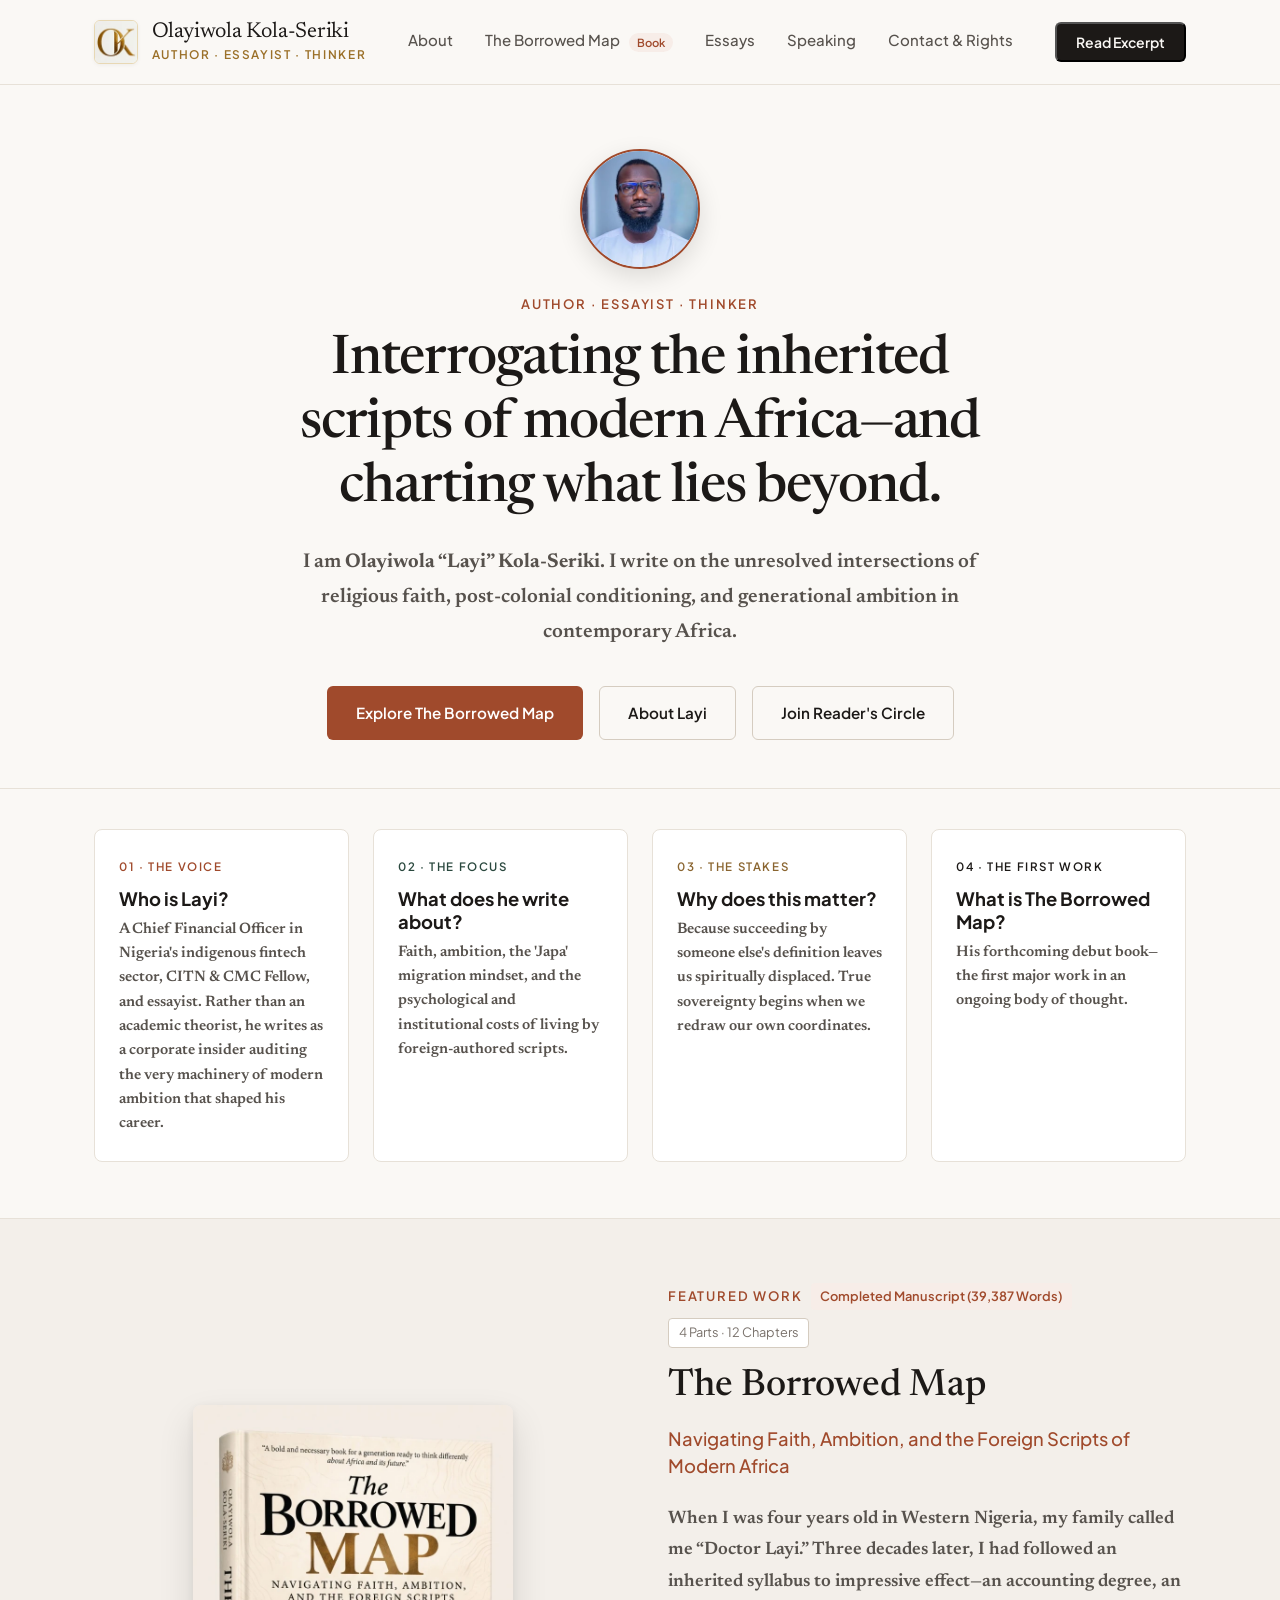
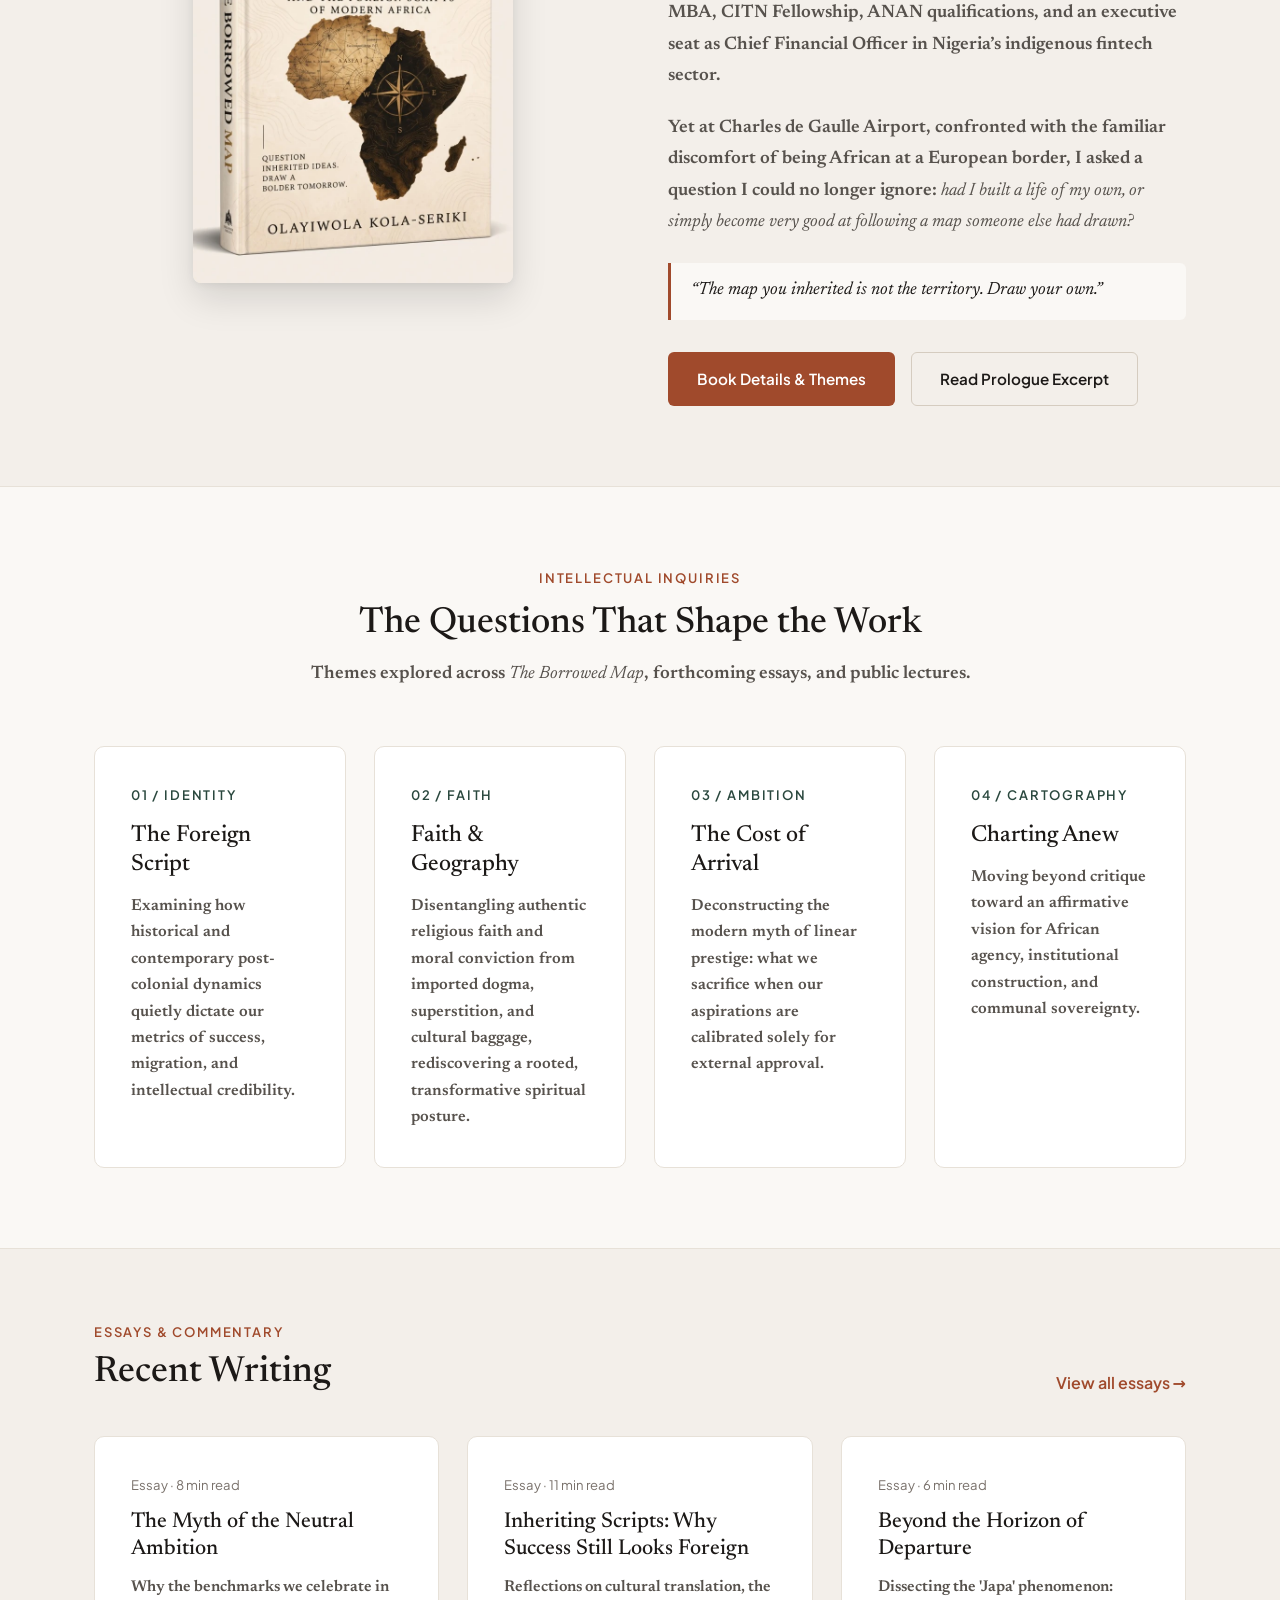
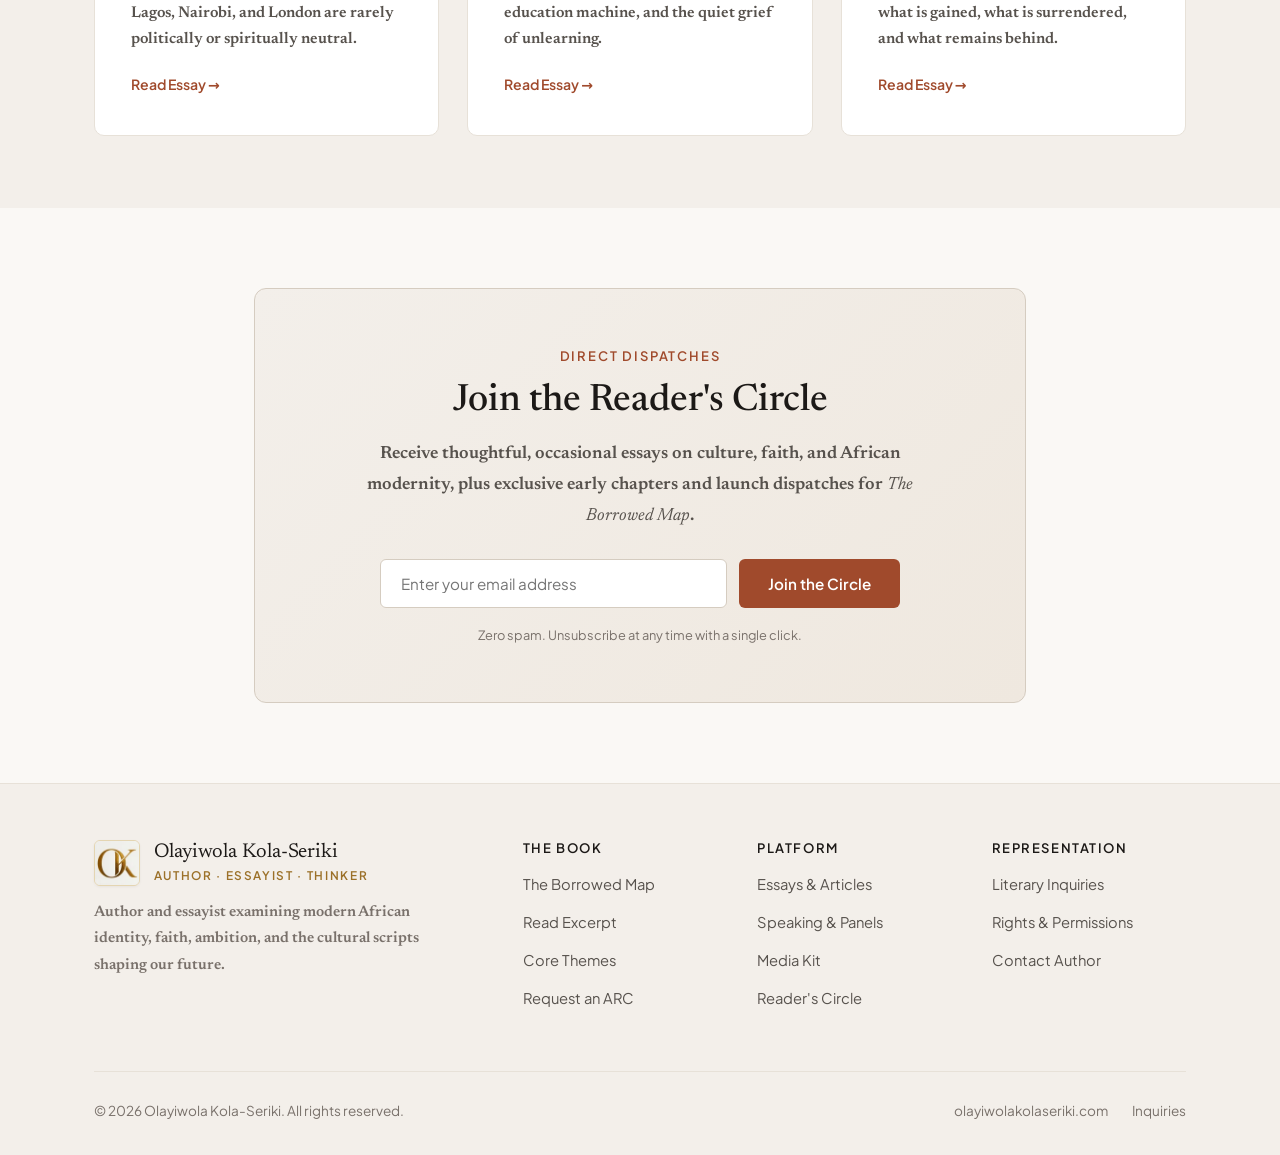
==== index.html @ 3d954d04 "feat(branding): deploy new official African Map book cover across site, schema, and open graph" ====
<!DOCTYPE html>
<html lang="en">
<head>
  <meta charset="UTF-8">
  <meta name="viewport" content="width=device-width, initial-scale=1.0">
  <!-- Primary SEO Meta Tags -->
  <title>Olayiwola Kola-Seriki | The Borrowed Map Book & Essays</title>
  <meta name="description" content="Explore &quot;The Borrowed Map&quot; by Olayiwola Kola-Seriki. A completed manuscript and diagnostic manifesto examining faith, ambition, and modern African identity.">
  <link rel="canonical" href="https://olayiwolakolaseriki.com/">
  <meta name="robots" content="index, follow, max-image-preview:large, max-snippet:-1, max-video-preview:-1">
  <meta name="author" content="Olayiwola Kola-Seriki">
  <meta name="keywords" content="Olayiwola Kola-Seriki, Layi Kola-Seriki, The Borrowed Map, completed manuscript, African identity, faith and ambition, African literature, Nigerian fintech CFO, cultural criticism, indigenous Nigerian fintech">
  
  <!-- Favicon (OK Monogram on Ivory Linen) -->
  <link rel="icon" type="image/x-icon" href="/favicon.ico">
  <link rel="icon" type="image/png" sizes="32x32" href="/favicon-32x32.png">
  <link rel="icon" type="image/png" sizes="16x16" href="/favicon-16x16.png">
  <link rel="apple-touch-icon" sizes="180x180" href="/apple-touch-icon.png">
  
  <!-- Open Graph / Facebook / LinkedIn -->
  <meta property="og:type" content="website">
  <meta property="og:url" content="https://olayiwolakolaseriki.com/">
  <meta property="og:site_name" content="Olayiwola Kola-Seriki">
  <meta property="og:title" content="Olayiwola Kola-Seriki | The Borrowed Map">
  <meta property="og:description" content="Official website of Olayiwola Kola-Seriki, author of The Borrowed Map: Navigating Faith, Ambition, and the Foreign Scripts of Modern Africa.">
  
  <!-- Primary Image: The Book Front Cover (1200px High-Res for Google Rich Results) -->
  <meta property="og:image" content="https://olayiwolakolaseriki.com/assets/images/the-borrowed-map-cover-1200.jpg">
  <meta property="og:image:secure_url" content="https://olayiwolakolaseriki.com/assets/images/the-borrowed-map-cover-1200.jpg">
  <meta property="og:image:type" content="image/jpeg">
  <meta property="og:image:width" content="1200">
  <meta property="og:image:height" content="1911">
  <meta property="og:image:alt" content="Front cover of The Borrowed Map: Navigating Faith, Ambition, and the Foreign Scripts of Modern Africa by Olayiwola Kola-Seriki">
  
  <!-- Secondary Image: Author Official Portrait (1200px High-Res) -->
  <meta property="og:image" content="https://olayiwolakolaseriki.com/assets/images/author-portrait-1200.jpg">
  <meta property="og:image:secure_url" content="https://olayiwolakolaseriki.com/assets/images/author-portrait-1200.jpg">
  <meta property="og:image:type" content="image/jpeg">
  <meta property="og:image:width" content="1200">
  <meta property="og:image:height" content="1791">
  <meta property="og:image:alt" content="Olayiwola Kola-Seriki Official Author Portrait">
  
  <!-- Twitter Cards -->
  <meta name="twitter:card" content="summary_large_image">
  <meta name="twitter:url" content="https://olayiwolakolaseriki.com/">
  <meta name="twitter:title" content="Olayiwola Kola-Seriki | The Borrowed Map">
  <meta name="twitter:description" content="Explore The Borrowed Map: Navigating Faith, Ambition, and the Foreign Scripts of Modern Africa by Olayiwola Kola-Seriki.">
  <meta name="twitter:image" content="https://olayiwolakolaseriki.com/assets/images/the-borrowed-map-cover-1200.jpg">
  <meta name="twitter:image:alt" content="Front cover of The Borrowed Map by Olayiwola Kola-Seriki">
  
  <!-- Critical Performance Preloads (Immediate LCP Acceleration) -->
  <link rel="preload" as="font" type="font/woff2" href="/assets/fonts/newsreader-400.woff2" crossorigin>
  <link rel="preload" as="font" type="font/woff2" href="/assets/fonts/plus-jakarta-sans-400.woff2" crossorigin>
  <link rel="preload" as="image" href="/assets/images/brand-monogram-nav.webp" type="image/webp">
  <link rel="preload" as="image" href="/assets/images/author-portrait-square.webp" type="image/webp" fetchpriority="high">
  
  <link rel="stylesheet" href="/assets/css/styles.css">
  
  <!-- Non-Blocking Google Fonts Fallback for Extended Glyphs -->
  <link rel="preconnect" href="https://fonts.googleapis.com">
  <link rel="preconnect" href="https://fonts.gstatic.com" crossorigin>
  <link rel="stylesheet" href="https://fonts.googleapis.com/css2?family=Newsreader:ital,opsz,wght@0,6..72,400;0,6..72,600;1,6..72,400&family=Plus+Jakarta+Sans:wght@400;500;600;700&display=swap" media="print" onload="this.media='all'">
  <noscript>
    <link rel="stylesheet" href="https://fonts.googleapis.com/css2?family=Newsreader:ital,opsz,wght@0,6..72,400;0,6..72,600;1,6..72,400&family=Plus+Jakarta+Sans:wght@400;500;600;700&display=swap">
  </noscript>
  
  <!-- Schema.org JSON-LD: Knowledge Graph Entity -->
  <script type="application/ld+json">
  {
    "@context": "https://schema.org",
    "@graph": [
      {
        "@type": "WebSite",
        "@id": "https://olayiwolakolaseriki.com/#website",
        "url": "https://olayiwolakolaseriki.com/",
        "name": "Olayiwola Kola-Seriki",
        "description": "Explore \"The Borrowed Map\" by Olayiwola Kola-Seriki. A completed manuscript and diagnostic manifesto examining faith, ambition, and modern African identity.",
        "inLanguage": "en"
      },
      {
        "@type": "Person",
        "@id": "https://olayiwolakolaseriki.com/#author",
        "name": "Olayiwola Kola-Seriki",
        "givenName": "Quddus Olayiwola",
        "familyName": "Kola-Seriki",
        "additionalName": "Layi",
        "alternateName": [
          "Quddus Olayiwola Kola-Seriki",
          "Kola-Seriki Quddus Olayiwola",
          "Layi Kola-Seriki",
          "Doctor Layi",
          "Quddus Kola-Seriki"
        ],
        "url": "https://olayiwolakolaseriki.com/",
        "jobTitle": ["Chief Financial Officer", "Author", "Tax & Accounting Advisor", "Management Consultant", "Essayist"],
        "description": "Author of The Borrowed Map, Chief Financial Officer in Nigeria's indigenous fintech sector, CITN & FCMC Fellow, ANAN member, and Partner across OAC Tax & Accounting, QNSB Consulting, Herbary Cure, and SyncPlay Esports.",
        "image": [
          "https://olayiwolakolaseriki.com/assets/images/author-portrait-1200.jpg",
          "https://olayiwolakolaseriki.com/assets/images/author-portrait-square-1200.jpg",
          "https://olayiwolakolaseriki.com/assets/images/author-portrait.jpg"
        ],
        "alumniOf": [
          {
            "@type": "CollegeOrUniversity",
            "name": "Fountain University, Osogbo",
            "sameAs": "https://fuo.edu.ng"
          }
        ],
        "hasCredential": [
          {
            "@type": "EducationalOccupationalCredential",
            "name": "Fellow (FCTI)",
            "credentialCategory": "fellowship",
            "recognizedBy": {
              "@type": "Organization",
              "name": "Chartered Institute of Taxation of Nigeria (CITN)",
              "url": "https://citn.org"
            }
          },
          {
            "@type": "EducationalOccupationalCredential",
            "name": "Certified National Accountant (CNA)",
            "credentialCategory": "professional membership",
            "recognizedBy": {
              "@type": "Organization",
              "name": "Association of National Accountants of Nigeria (ANAN)",
              "url": "https://anan.org.ng"
            }
          },
          {
            "@type": "EducationalOccupationalCredential",
            "name": "Fellow Certified Management Consultant (FCMC / CMC)",
            "credentialCategory": "fellowship",
            "recognizedBy": {
              "@type": "Organization",
              "name": "Institute of Management Consultants (IMC Nigeria)",
              "url": "https://imcnig.org"
            }
          },
          {
            "@type": "EducationalOccupationalCredential",
            "name": "Master of Business Administration (MBA)"
          },
          {
            "@type": "EducationalOccupationalCredential",
            "name": "Bachelor of Science (B.Sc.) Accounting"
          }
        ],
        "worksFor": [
          {
            "@type": "Organization",
            "name": "OAC Tax & Accounting",
            "url": "https://oactax.com.ng"
          },
          {
            "@type": "Organization",
            "name": "QNSB Consulting"
          },
          {
            "@type": "Organization",
            "name": "Herbary Cure Limited"
          },
          {
            "@type": "Organization",
            "name": "SyncPlay Esports Limited"
          },
          {
            "@type": "Organization",
            "name": "Coordinates Press",
            "url": "https://coordinatespress.com"
          }
        ],
        "founder": [
          {
            "@type": "Organization",
            "name": "OAC Tax & Accounting",
            "url": "https://oactax.com.ng"
          },
          {
            "@type": "Organization",
            "name": "QNSB Consulting"
          },
          {
            "@type": "Organization",
            "name": "Herbary Cure Limited"
          },
          {
            "@type": "Organization",
            "name": "SyncPlay Esports Limited"
          },
          {
            "@type": "Organization",
            "name": "Coordinates Press",
            "url": "https://coordinatespress.com"
          }
        ],
        "sameAs": [
          "https://www.linkedin.com/in/olayiwola-kola-seriki-296878146",
          "https://oactax.com.ng",
          "https://coordinatespress.com",
          "https://fuo.edu.ng"
        ],
        "knowsAbout": [
          "African Cultural Criticism",
          "Post-Colonial Identity",
          "Indigenous Nigerian Fintech",
          "Corporate Taxation & Fiscal Architecture",
          "Macroeconomic Management",
          "Faith and Ambition"
        ]
      },
      {
        "@type": "Book",
        "@id": "https://olayiwolakolaseriki.com/the-borrowed-map/#book",
        "name": "The Borrowed Map",
        "alternateName": "The Borrowed Map: Navigating Faith, Ambition, and the Foreign Scripts of Modern Africa",
        "image": [
          "https://olayiwolakolaseriki.com/assets/images/the-borrowed-map-cover-1200.jpg",
          "https://olayiwolakolaseriki.com/assets/images/the-borrowed-map-cover.jpg"
        ],
        "author": {
          "@id": "https://olayiwolakolaseriki.com/#author"
        },
        "publisher": {
          "@type": "Organization",
          "name": "Coordinates Press",
          "url": "https://coordinatespress.com"
        },
        "description": "A completed manuscript and diagnostic manifesto examining faith, ambition, and modern African identity.",
        "genre": ["Cultural Criticism", "Essays", "African Studies", "Philosophy"],
        "wordCount": 39387,
        "inLanguage": "en",
        "url": "https://olayiwolakolaseriki.com/the-borrowed-map/"
      }
    ]
  }
  </script>
</head>
<body>

  <!-- Site Navigation -->
  <header class="site-header">
    <div class="container nav-wrapper">
      <a href="/" class="brand-link" aria-label="Olayiwola Kola-Seriki Home">
        <picture>
          <source srcset="/assets/images/brand-monogram-nav.webp" type="image/webp">
          <img src="/assets/images/brand-monogram-nav.png" width="44" height="44" alt="Olayiwola Kola-Seriki Monogram" class="brand-monogram-nav" decoding="async">
        </picture>
        <div class="brand-text">
          <span class="brand-name">Olayiwola Kola-Seriki</span>
          <span class="brand-tagline">Author &middot; Essayist &middot; Thinker</span>
        </div>
      </a>

      <nav aria-label="Primary Navigation">
        <ul class="nav-links">
          <li><a href="/about/" class="nav-item">About</a></li>
          <li>
            <a href="/the-borrowed-map/" class="nav-item">
              The Borrowed Map <span class="nav-badge">Book</span>
            </a>
          </li>
          <li><a href="/essays/" class="nav-item">Essays</a></li>
          <li><a href="/speaking/" class="nav-item">Speaking</a></li>
          <li><a href="/contact/" class="nav-item">Contact & Rights</a></li>
        </ul>
      </nav>

      <div style="display: flex; gap: 0.75rem; align-items: center;">
        <button class="btn-header" data-open-excerpt>Read Excerpt</button>
        <button class="mobile-toggle" id="mobileToggle" aria-label="Toggle navigation" aria-expanded="false">
          <svg fill="none" viewBox="0 0 24 24" stroke="currentColor">
            <path stroke-linecap="round" stroke-linejoin="round" stroke-width="2" d="M4 6h16M4 12h16M4 18h16" />
          </svg>
        </button>
      </div>
    </div>

    <!-- Mobile Drawer -->
    <div class="mobile-nav" id="mobileNav">
      <a href="/about/" class="nav-item">About Layi</a>
      <a href="/the-borrowed-map/" class="nav-item">The Borrowed Map (The Book)</a>
      <a href="/essays/" class="nav-item">Essays & Articles</a>
      <a href="/speaking/" class="nav-item">Speaking & Panels</a>
      <a href="/contact/" class="nav-item">Contact & Literary Inquiries</a>
    </div>
  </header>

  <main>
    <!-- Hero / Author Statement -->
    <section style="padding: 4rem 0 3rem;">
      <div class="container-narrow" style="text-align: center;">
        
        <!-- Author Portrait Avatar -->
        <div style="width: 120px; height: 120px; margin: 0 auto 1.5rem; border-radius: 50%; overflow: hidden; box-shadow: 0 8px 24px rgba(0, 0, 0, 0.12); border: 2.5px solid var(--accent-terracotta);">
          <picture>
            <source srcset="/assets/images/author-portrait-square.webp" type="image/webp">
            <img 
              src="/assets/images/author-portrait-square.jpg" 
              alt="Olayiwola Kola-Seriki - Author Portrait" 
              width="120" 
              height="120" 
              style="width: 100%; height: 100%; object-fit: cover; display: block;" 
              fetchpriority="high"
              decoding="async"
            >
          </picture>
        </div>

        <p class="eyebrow" style="margin-bottom: 0.75rem;">Author &middot; Essayist &middot; Thinker</p>
        <h1 style="font-size: clamp(2.3rem, 5vw, 3.4rem); letter-spacing: -0.02em; margin-bottom: 1.5rem; line-height: 1.18;">
          Interrogating the inherited scripts of modern Africa&mdash;and charting what lies beyond.
        </h1>
        <p style="font-size: 1.25rem; max-width: 720px; margin: 0 auto 2.25rem; color: var(--text-secondary); line-height: 1.75;">
          I am <strong>Olayiwola &ldquo;Layi&rdquo; Kola-Seriki</strong>. I write on the unresolved intersections of religious faith, post-colonial conditioning, and generational ambition in contemporary Africa.
        </p>
        <div style="display: flex; justify-content: center; gap: 1rem; flex-wrap: wrap;">
          <a href="/the-borrowed-map/" class="btn btn-primary">Explore The Borrowed Map</a>
          <a href="/about/" class="btn btn-secondary">About Layi</a>
          <a href="#newsletter" class="btn btn-secondary">Join Reader's Circle</a>
        </div>
      </div>
    </section>

    <!-- The 4-Question Orientation Matrix -->
    <section style="padding: 2.5rem 0 3.5rem; border-top: 1px solid var(--border-subtle); background-color: var(--bg-canvas);">
      <div class="container">
        <div style="display: grid; grid-template-columns: repeat(auto-fit, minmax(240px, 1fr)); gap: 1.5rem;">
          
          <div style="padding: 1.5rem; background: var(--bg-card); border: 1px solid var(--border-subtle); border-radius: 8px;">
            <span class="eyebrow" style="font-size: 0.72rem; color: var(--accent-terracotta);">01 &middot; The Voice</span>
            <h3 style="font-size: 1.15rem; margin: 0.4rem 0 0.5rem; font-family: var(--font-sans); font-weight: 700;">Who is Layi?</h3>
            <p style="font-size: 0.95rem; line-height: 1.6; margin: 0;">
              A Chief Financial Officer in Nigeria's indigenous fintech sector, CITN &amp; CMC Fellow, and essayist. Rather than an academic theorist, he writes as a corporate insider auditing the very machinery of modern ambition that shaped his career.
            </p>
          </div>

          <div style="padding: 1.5rem; background: var(--bg-card); border: 1px solid var(--border-subtle); border-radius: 8px;">
            <span class="eyebrow" style="font-size: 0.72rem; color: var(--accent-forest);">02 &middot; The Focus</span>
            <h3 style="font-size: 1.15rem; margin: 0.4rem 0 0.5rem; font-family: var(--font-sans); font-weight: 700;">What does he write about?</h3>
            <p style="font-size: 0.95rem; line-height: 1.6; margin: 0;">
              Faith, ambition, the 'Japa' migration mindset, and the psychological and institutional costs of living by foreign-authored scripts.
            </p>
          </div>

          <div style="padding: 1.5rem; background: var(--bg-card); border: 1px solid var(--border-subtle); border-radius: 8px;">
            <span class="eyebrow" style="font-size: 0.72rem; color: #8A6530;">03 &middot; The Stakes</span>
            <h3 style="font-size: 1.15rem; margin: 0.4rem 0 0.5rem; font-family: var(--font-sans); font-weight: 700;">Why does this matter?</h3>
            <p style="font-size: 0.95rem; line-height: 1.6; margin: 0;">
              Because succeeding by someone else's definition leaves us spiritually displaced. True sovereignty begins when we redraw our own coordinates.
            </p>
          </div>

          <div style="padding: 1.5rem; background: var(--bg-card); border: 1px solid var(--border-subtle); border-radius: 8px;">
            <span class="eyebrow" style="font-size: 0.72rem; color: var(--text-primary);">04 &middot; The First Work</span>
            <h3 style="font-size: 1.15rem; margin: 0.4rem 0 0.5rem; font-family: var(--font-sans); font-weight: 700;">What is The Borrowed Map?</h3>
            <p style="font-size: 0.95rem; line-height: 1.6; margin: 0;">
              His forthcoming debut book&mdash;the first major work in an ongoing body of thought.
            </p>
          </div>

        </div>
      </div>
    </section>

    <!-- Featured Property: The Borrowed Map -->
    <section style="padding: 4rem 0 5rem; background-color: var(--bg-surface); border-top: 1px solid var(--border-subtle); border-bottom: 1px solid var(--border-subtle);">
      <div class="container">
        <div style="display: grid; grid-template-columns: repeat(auto-fit, minmax(320px, 1fr)); gap: 3.5rem; align-items: center;">
          
          <!-- Book Cover -->
          <div class="book-cover-container">
            <div class="book-cover-real">
              <picture>
                <source srcset="/assets/images/the-borrowed-map-cover.webp" type="image/webp">
                <img 
                  src="/assets/images/the-borrowed-map-cover.jpg" 
                  alt="The Borrowed Map book cover by Olayiwola Kola-Seriki" 
                  class="book-cover-image"
                  width="343" 
                  height="512"
                  loading="lazy"
                  decoding="async"
                />
              </picture>
            </div>
          </div>

          <!-- Description & Positioning -->
          <div>
            <div style="display: flex; gap: 0.5rem; align-items: center; margin-bottom: 1rem; flex-wrap: wrap;">
              <span class="eyebrow">Featured Work</span>
              <span style="font-size: 0.8rem; font-family: var(--font-sans); background: var(--accent-terracotta-light); color: var(--accent-terracotta); padding: 0.2rem 0.6rem; border-radius: 4px; font-weight: 600;">Completed Manuscript (39,387 Words)</span>
              <span style="font-size: 0.8rem; font-family: var(--font-sans); background: var(--bg-card); border: 1px solid var(--border-medium); padding: 0.2rem 0.6rem; border-radius: 4px; color: var(--text-muted);">4 Parts &middot; 12 Chapters</span>
            </div>

            <h2 style="font-size: 2.35rem; margin-bottom: 1rem; line-height: 1.2;">
              The Borrowed Map
            </h2>
            <h3 style="font-family: var(--font-sans); font-size: 1.15rem; font-weight: 500; color: var(--accent-terracotta); margin-bottom: 1.5rem; line-height: 1.5;">
              Navigating Faith, Ambition, and the Foreign Scripts of Modern Africa
            </h3>

            <p style="margin-bottom: 1.25rem;">
              When I was four years old in Western Nigeria, my family called me &ldquo;Doctor Layi.&rdquo; Three decades later, I had followed an inherited syllabus to impressive effect&mdash;an accounting degree, an MBA, CITN Fellowship, ANAN qualifications, and an executive seat as Chief Financial Officer in Nigeria&rsquo;s indigenous fintech sector.
            </p>
            <p style="margin-bottom: 1.5rem;">
              Yet at Charles de Gaulle Airport, confronted with the familiar discomfort of being African at a European border, I asked a question I could no longer ignore: <em>had I built a life of my own, or simply become very good at following a map someone else had drawn?</em>
            </p>

            <blockquote style="margin: 0 0 2rem; padding: 0.85rem 1.25rem; border-left: 3px solid var(--accent-terracotta); background-color: var(--bg-canvas); border-radius: 0 6px 6px 0; font-family: var(--font-serif); font-style: italic; font-size: 1.12rem; color: var(--text-primary);">
              &ldquo;The map you inherited is not the territory. Draw your own.&rdquo;
            </blockquote>

            <div style="display: flex; gap: 1rem; flex-wrap: wrap;">
              <a href="/the-borrowed-map/" class="btn btn-primary">Book Details & Themes</a>
              <button class="btn btn-secondary" data-open-excerpt>Read Prologue Excerpt</button>
            </div>
          </div>

        </div>
      </div>
    </section>

    <!-- Core Pillars / Entity Themes -->
    <section style="padding: 5rem 0;">
      <div class="container">
        <div style="text-align: center; max-width: 680px; margin: 0 auto 3.5rem;">
          <p class="eyebrow" style="margin-bottom: 0.75rem;">Intellectual Inquiries</p>
          <h2 style="font-size: 2.25rem;">The Questions That Shape the Work</h2>
          <p style="margin-top: 0.75rem;">
            Themes explored across <em>The Borrowed Map</em>, forthcoming essays, and public lectures.
          </p>
        </div>

        <div style="display: grid; grid-template-columns: repeat(auto-fit, minmax(250px, 1fr)); gap: 1.75rem;">
          
          <div class="editorial-card">
            <span class="eyebrow" style="color: var(--accent-forest);">01 / Identity</span>
            <h3 style="font-size: 1.45rem; margin: 0.75rem 0 0.85rem;">The Foreign Script</h3>
            <p style="font-size: 1rem; line-height: 1.65;">
              Examining how historical and contemporary post-colonial dynamics quietly dictate our metrics of success, migration, and intellectual credibility.
            </p>
          </div>

          <div class="editorial-card">
            <span class="eyebrow" style="color: var(--accent-forest);">02 / Faith</span>
            <h3 style="font-size: 1.45rem; margin: 0.75rem 0 0.85rem;">Faith & Geography</h3>
            <p style="font-size: 1rem; line-height: 1.65;">
              Disentangling authentic religious faith and moral conviction from imported dogma, superstition, and cultural baggage, rediscovering a rooted, transformative spiritual posture.
            </p>
          </div>

          <div class="editorial-card">
            <span class="eyebrow" style="color: var(--accent-forest);">03 / Ambition</span>
            <h3 style="font-size: 1.45rem; margin: 0.75rem 0 0.85rem;">The Cost of Arrival</h3>
            <p style="font-size: 1rem; line-height: 1.65;">
              Deconstructing the modern myth of linear prestige: what we sacrifice when our aspirations are calibrated solely for external approval.
            </p>
          </div>

          <div class="editorial-card">
            <span class="eyebrow" style="color: var(--accent-forest);">04 / Cartography</span>
            <h3 style="font-size: 1.45rem; margin: 0.75rem 0 0.85rem;">Charting Anew</h3>
            <p style="font-size: 1rem; line-height: 1.65;">
              Moving beyond critique toward an affirmative vision for African agency, institutional construction, and communal sovereignty.
            </p>
          </div>

        </div>
      </div>
    </section>

    <!-- Selected Essays Preview -->
    <section style="padding: 4.5rem 0; background-color: var(--bg-surface); border-top: 1px solid var(--border-subtle);">
      <div class="container">
        <div style="display: flex; justify-content: space-between; align-items: flex-end; margin-bottom: 2.5rem; flex-wrap: gap;">
          <div>
            <p class="eyebrow" style="margin-bottom: 0.5rem;">Essays & Commentary</p>
            <h2 style="font-size: 2.25rem;">Recent Writing</h2>
          </div>
          <a href="/essays/" style="font-family: var(--font-sans); font-weight: 600; color: var(--accent-terracotta);">
            View all essays &rarr;
          </a>
        </div>

        <div style="display: grid; grid-template-columns: repeat(auto-fit, minmax(310px, 1fr)); gap: 1.75rem;">
          
          <article class="editorial-card">
            <time style="font-family: var(--font-sans); font-size: 0.82rem; color: var(--text-muted);">Essay &middot; 8 min read</time>
            <h3 style="font-size: 1.35rem; margin: 0.6rem 0 0.75rem;">
              <a href="/essays/#the-myth-of-neutral-ambition">The Myth of the Neutral Ambition</a>
            </h3>
            <p style="font-size: 0.98rem; line-height: 1.65; margin-bottom: 1.25rem;">
              Why the benchmarks we celebrate in Lagos, Nairobi, and London are rarely politically or spiritually neutral.
            </p>
            <a href="/essays/" style="font-family: var(--font-sans); font-size: 0.88rem; font-weight: 600; color: var(--accent-terracotta);">Read Essay &rarr;</a>
          </article>

          <article class="editorial-card">
            <time style="font-family: var(--font-sans); font-size: 0.82rem; color: var(--text-muted);">Essay &middot; 11 min read</time>
            <h3 style="font-size: 1.35rem; margin: 0.6rem 0 0.75rem;">
              <a href="/essays/#inherited-scripts">Inheriting Scripts: Why Success Still Looks Foreign</a>
            </h3>
            <p style="font-size: 0.98rem; line-height: 1.65; margin-bottom: 1.25rem;">
              Reflections on cultural translation, the education machine, and the quiet grief of unlearning.
            </p>
            <a href="/essays/" style="font-family: var(--font-sans); font-size: 0.88rem; font-weight: 600; color: var(--accent-terracotta);">Read Essay &rarr;</a>
          </article>

          <article class="editorial-card">
            <time style="font-family: var(--font-sans); font-size: 0.82rem; color: var(--text-muted);">Essay &middot; 6 min read</time>
            <h3 style="font-size: 1.35rem; margin: 0.6rem 0 0.75rem;">
              <a href="/essays/#beyond-departure">Beyond the Horizon of Departure</a>
            </h3>
            <p style="font-size: 0.98rem; line-height: 1.65; margin-bottom: 1.25rem;">
              Dissecting the 'Japa' phenomenon: what is gained, what is surrendered, and what remains behind.
            </p>
            <a href="/essays/" style="font-family: var(--font-sans); font-size: 0.88rem; font-weight: 600; color: var(--accent-terracotta);">Read Essay &rarr;</a>
          </article>

        </div>
      </div>
    </section>

    <!-- Newsletter / Readers Circle -->
    <section id="newsletter" style="padding: 5rem 0;">
      <div class="container-narrow">
        <div class="newsletter-box">
          <p class="eyebrow" style="margin-bottom: 0.6rem;">Direct Dispatches</p>
          <h2 style="font-size: 2.35rem; margin-bottom: 0.9rem;">Join the Reader's Circle</h2>
          <p style="max-width: 580px; margin: 0 auto; font-size: 1.1rem;">
            Receive thoughtful, occasional essays on culture, faith, and African modernity, plus exclusive early chapters and launch dispatches for <em>The Borrowed Map</em>.
          </p>

          <form class="newsletter-form" action="https://formspree.io/f/xjygbjyv" method="POST" aria-label="Newsletter Subscription Form">
            <input type="hidden" name="_to" value="info@olayiwolakolaseriki.com">
            <input type="hidden" name="_subject" value="New Reader's Circle Subscriber - olayiwolakolaseriki.com">
            <input type="hidden" name="form_source" value="Homepage Reader Circle">
            <input 
              type="email" 
              name="email"
              class="newsletter-input" 
              placeholder="Enter your email address" 
              required 
              aria-label="Your email address"
            />
            <button type="submit" class="btn btn-primary">Join the Circle</button>
          </form>
          <div class="newsletter-feedback" style="display: none; margin-top: 1.2rem; font-family: var(--font-sans); font-size: 0.95rem; color: var(--accent-forest); font-weight: 500;"></div>
          
          <p style="font-family: var(--font-sans); font-size: 0.8rem; color: var(--text-muted); margin-top: 1rem;">
            Zero spam. Unsubscribe at any time with a single click.
          </p>
        </div>
      </div>
    </section>
  </main>

  <!-- Modal Excerpt Reader -->
  <div class="modal-overlay" id="excerptModal" role="dialog" aria-modal="true" aria-labelledby="excerptTitle">
    <div class="modal-content">
      <button class="modal-close" id="modalClose" aria-label="Close excerpt reader">&times;</button>
      
      <p class="eyebrow">The Borrowed Map &middot; Manuscript Excerpt</p>
      <h2 id="excerptTitle" style="font-size: 1.85rem; margin: 0.5rem 0 0.25rem;">Prologue: The Cartographers of Our Minds</h2>
      <p style="font-family: var(--font-sans); font-size: 0.88rem; color: var(--accent-terracotta); margin-bottom: 1.75rem;">
        I. The Traveler at Terminal 2E &middot; Completed Manuscript (39,387 Words)
      </p>

      <div class="excerpt-body">
        <p>
          Watch an African professional standing in the immigration queue at Paris’s Charles de Gaulle Airport Terminal 2E on a cold, misty Tuesday morning, and you will witness a subtle, involuntary metamorphosis.
        </p>
        <p>
          Before the Air France flight touched down on the tarmac of Roissy, this man was a giant in his world. In Lagos or Abuja, he is an accomplished senior financial controller and corporate strategist. He commands the respect of his community, and speaks with booming, rhythmic authority in both English and his native tongue.
        </p>
        <p>
          Yet, as the queue slowly snakes toward the glass booths of the French border police (Police aux Frontières), his posture undergoes a quiet, defensive contraction. He checks his leather travel wallet for the fifth time. He adjusts his woolen overcoat—bought specifically for European winter board meetings—patting down the neat stack of supporting documents: the hotel reservation in the 8th arrondissement, the return ticket, the corporate invitation letter with its embossed seal, the bank balance statements certified with bank stamps, and his Schengen business visa. His breathing turns shallow. Under his breath, without consciously realizing it, his tone shifts, softening its hard African consonants, smoothing out vowels to sound non-threatening, polished, and impeccably deferential.
        </p>
        <p>
          When he finally steps forward to face a twenty-four-year-old French border officer in a dark blue uniform, he offers a tight, practiced smile. For sixty seconds, the entirety of his life, his intellect, his accomplishments, and his dignity are held hostage by the silent movement of a rubber stamp hovering over a blank passport page.
        </p>
        <p>
          Now, follow that same man on his return flight two weeks later as he steps off the plane into the heavy, humid heat of Murtala Muhammed International Airport in Lagos. The transformation reverses itself with violent speed. As soon as he clears the jet bridge, the deferential posture vanishes. His shoulders square back. His voice drops into a commanding register. As baggage handlers and security officials circle with outstretched hands and hungry eyes, he deploys the defensive status markers of the African elite: he snaps his fingers, drops the name of a federal director, brandishes his European luggage tags, and barks down a customs inspector who dares to question his briefcase.
        </p>
        <p>
          In Paris, he was terrified of being treated as an illegal migrant; in Lagos, he is terrified of being treated as an ordinary citizen. In both airports, separated by six hours of flight and four thousand kilometers of open sky, this man is not living as a free, centered human being. He is an actor trapped in a perpetual identity whiplash, frantically switching between two different sets of borrowed masks.
        </p>
        <p>
          He is navigating his life using a map that was never drawn for him. I know this man intimately. For nearly two decades, whenever I caught my reflection in the polished glass of those airport terminals, the face staring back was my own.
        </p>
      </div>

      <div style="margin-top: 2.5rem; padding-top: 1.5rem; border-top: 1px solid var(--border-subtle); display: flex; justify-content: space-between; align-items: center; flex-wrap: wrap; gap: 1rem;">
        <span style="font-family: var(--font-sans); font-size: 0.9rem; color: var(--text-muted);">
          Interested in reading the complete manuscript before publication?
        </span>
        <a href="/the-borrowed-map/#arc" class="btn btn-primary" style="font-size: 0.85rem; padding: 0.6rem 1.2rem;">
          Request an ARC &rarr;
        </a>
      </div>
    </div>
  </div>

  <!-- Site Footer -->
  <footer class="site-footer">
    <div class="container">
      <div class="footer-grid">
        <div>
          <a href="/" style="display: inline-flex; align-items: center; gap: 0.85rem; margin-bottom: 0.85rem; text-decoration: none;">
            <picture>
              <source srcset="/assets/images/brand-monogram-footer.webp" type="image/webp">
              <img src="/assets/images/brand-monogram-footer.png" width="46" height="46" alt="Olayiwola Kola-Seriki Monogram" class="footer-monogram" loading="lazy" decoding="async">
            </picture>
            <div>
              <span class="brand-name" style="font-size: 1.25rem; display: block; line-height: 1.2;">Olayiwola Kola-Seriki</span>
              <span class="brand-tagline" style="display: block; margin-top: 0.15rem;">Author &middot; Essayist &middot; Thinker</span>
            </div>
          </a>
          <p style="font-size: 0.95rem; color: var(--text-muted); max-width: 340px;">
            Author and essayist examining modern African identity, faith, ambition, and the cultural scripts shaping our future.
          </p>
        </div>

        <div class="footer-col">
          <h4>The Book</h4>
          <ul class="footer-links">
            <li><a href="/the-borrowed-map/">The Borrowed Map</a></li>
            <li><a href="#" data-open-excerpt>Read Excerpt</a></li>
            <li><a href="/the-borrowed-map/#themes">Core Themes</a></li>
            <li><a href="/the-borrowed-map/#arc">Request an ARC</a></li>
          </ul>
        </div>

        <div class="footer-col">
          <h4>Platform</h4>
          <ul class="footer-links">
            <li><a href="/essays/">Essays & Articles</a></li>
            <li><a href="/speaking/">Speaking & Panels</a></li>
            <li><a href="/contact/">Media Kit</a></li>
            <li><a href="#newsletter">Reader's Circle</a></li>
          </ul>
        </div>

        <div class="footer-col">
          <h4>Representation</h4>
          <ul class="footer-links">
            <li><a href="/contact/">Literary Inquiries</a></li>
            <li><a href="/contact/">Rights & Permissions</a></li>
            <li><a href="/contact/">Contact Author</a></li>
          </ul>
        </div>
      </div>

      <div class="footer-bottom">
        <div>&copy; 2026 Olayiwola Kola-Seriki. All rights reserved.</div>
        <div style="display: flex; gap: 1.5rem;">
          <span>olayiwolakolaseriki.com</span>
          <a href="/contact/" style="color: var(--text-muted);">Inquiries</a>
        </div>
      </div>
    </div>
  </footer>

  <script defer src="/assets/js/main.js"></script>
  <!-- Cloudflare Web Analytics -->
  <script defer src="https://static.cloudflareinsights.com/beacon.min.js" data-cf-beacon='{"token": "93169b39a39d4640a1ff8a6bffdba1cd"}'></script>
  <!-- End Cloudflare Web Analytics -->
</body>
</html>
---- assets/css/styles.css ----
/* ==========================================================================
   Olayiwola Kola-Seriki — Author Platform Styles
   Aesthetic: Editorial Literary Serif, Warm Paper, Refined Terracotta Accents
   ========================================================================== */

/* Self-Hosted Core Web Vitals Typography (Zero Third-Party DNS/TLS Overhead) */
@font-face {
  font-family: 'Newsreader';
  font-style: normal;
  font-weight: 400;
  font-display: swap;
  src: url('/assets/fonts/newsreader-400.woff2') format('woff2');
  unicode-range: U+0000-00FF, U+0131, U+0152-0153, U+02BB-02BC, U+02C6, U+02DA, U+02DC, U+0304, U+0308, U+0329, U+2000-206F, U+2074, U+20AC, U+2122, U+2191, U+2193, U+2212, U+2215, U+FEFF, U+FFFD;
}

@font-face {
  font-family: 'Newsreader';
  font-style: normal;
  font-weight: 600;
  font-display: swap;
  src: url('/assets/fonts/newsreader-600.woff2') format('woff2');
  unicode-range: U+0000-00FF, U+0131, U+0152-0153, U+02BB-02BC, U+02C6, U+02DA, U+02DC, U+0304, U+0308, U+0329, U+2000-206F, U+2074, U+20AC, U+2122, U+2191, U+2193, U+2212, U+2215, U+FEFF, U+FFFD;
}

@font-face {
  font-family: 'Newsreader';
  font-style: italic;
  font-weight: 400;
  font-display: swap;
  src: url('/assets/fonts/newsreader-italic-400.woff2') format('woff2');
  unicode-range: U+0000-00FF, U+0131, U+0152-0153, U+02BB-02BC, U+02C6, U+02DA, U+02DC, U+0304, U+0308, U+0329, U+2000-206F, U+2074, U+20AC, U+2122, U+2191, U+2193, U+2212, U+2215, U+FEFF, U+FFFD;
}

@font-face {
  font-family: 'Plus Jakarta Sans';
  font-style: normal;
  font-weight: 400;
  font-display: swap;
  src: url('/assets/fonts/plus-jakarta-sans-400.woff2') format('woff2');
  unicode-range: U+0000-00FF, U+0131, U+0152-0153, U+02BB-02BC, U+02C6, U+02DA, U+02DC, U+0304, U+0308, U+0329, U+2000-206F, U+2074, U+20AC, U+2122, U+2191, U+2193, U+2212, U+2215, U+FEFF, U+FFFD;
}

@font-face {
  font-family: 'Plus Jakarta Sans';
  font-style: normal;
  font-weight: 500;
  font-display: swap;
  src: url('/assets/fonts/plus-jakarta-sans-500.woff2') format('woff2');
  unicode-range: U+0000-00FF, U+0131, U+0152-0153, U+02BB-02BC, U+02C6, U+02DA, U+02DC, U+0304, U+0308, U+0329, U+2000-206F, U+2074, U+20AC, U+2122, U+2191, U+2193, U+2212, U+2215, U+FEFF, U+FFFD;
}

@font-face {
  font-family: 'Plus Jakarta Sans';
  font-style: normal;
  font-weight: 600;
  font-display: swap;
  src: url('/assets/fonts/plus-jakarta-sans-600.woff2') format('woff2');
  unicode-range: U+0000-00FF, U+0131, U+0152-0153, U+02BB-02BC, U+02C6, U+02DA, U+02DC, U+0304, U+0308, U+0329, U+2000-206F, U+2074, U+20AC, U+2122, U+2191, U+2193, U+2212, U+2215, U+FEFF, U+FFFD;
}

@font-face {
  font-family: 'Plus Jakarta Sans';
  font-style: normal;
  font-weight: 700;
  font-display: swap;
  src: url('/assets/fonts/plus-jakarta-sans-700.woff2') format('woff2');
  unicode-range: U+0000-00FF, U+0131, U+0152-0153, U+02BB-02BC, U+02C6, U+02DA, U+02DC, U+0304, U+0308, U+0329, U+2000-206F, U+2074, U+20AC, U+2122, U+2191, U+2193, U+2212, U+2215, U+FEFF, U+FFFD;
}

:root {
  --bg-canvas: #FAF8F5;
  --bg-surface: #F3EFEA;
  --bg-card: #FFFFFF;
  --bg-elevated: #EDE7DF;

  --text-primary: #1C1917;
  --text-secondary: #57524D;
  --text-muted: #79716B;

  --accent-terracotta: #A04A2C;
  --accent-terracotta-hover: #863B20;
  --accent-terracotta-light: #F7EDE8;

  --accent-forest: #2A483E;
  --accent-forest-light: #EBF1EE;

  --border-subtle: #E7E1D8;
  --border-medium: #D5CCC0;

  --font-serif: 'Newsreader', 'Playfair Display', Georgia, Cambria, 'Times New Roman', serif;
  --font-sans: 'Plus Jakarta Sans', system-ui, -apple-system, BlinkMacSystemFont, 'Segoe UI', Roboto, sans-serif;
}

/* Reset & Base */
*, *::before, *::after {
  box-sizing: border-box;
  margin: 0;
  padding: 0;
}

html {
  font-size: 16px;
  scroll-behavior: smooth;
  background-color: var(--bg-canvas);
  color: var(--text-primary);
  font-family: var(--font-serif);
  line-height: 1.65;
  -webkit-font-smoothing: antialiased;
  -moz-osx-font-smoothing: grayscale;
}

body {
  min-height: 100vh;
  display: flex;
  flex-direction: column;
}

a {
  color: inherit;
  text-decoration: none;
  transition: color 0.2s ease, border-color 0.2s ease;
}

img {
  max-width: 100%;
  height: auto;
  display: block;
}

/* Layout Utilities */
.container {
  width: 100%;
  max-width: 1140px;
  margin-left: auto;
  margin-right: auto;
  padding-left: 1.5rem;
  padding-right: 1.5rem;
}

.container-narrow {
  width: 100%;
  max-width: 820px;
  margin-left: auto;
  margin-right: auto;
  padding-left: 1.5rem;
  padding-right: 1.5rem;
}

/* Typography Helpers */
.font-sans {
  font-family: var(--font-sans);
}

.font-serif {
  font-family: var(--font-serif);
}

.eyebrow {
  font-family: var(--font-sans);
  font-size: 0.8125rem;
  text-transform: uppercase;
  letter-spacing: 0.14em;
  font-weight: 600;
  color: var(--accent-terracotta);
}

h1, h2, h3, h4 {
  font-family: var(--font-serif);
  font-weight: 500;
  line-height: 1.25;
  color: var(--text-primary);
}

p {
  color: var(--text-secondary);
  font-size: 1.125rem;
  line-height: 1.75;
}

/* Header & Navigation */
.site-header {
  position: sticky;
  top: 0;
  z-index: 50;
  background-color: rgba(250, 248, 245, 0.94);
  backdrop-filter: blur(10px);
  border-bottom: 1px solid var(--border-subtle);
  padding: 1.25rem 0;
}

.nav-wrapper {
  display: flex;
  align-items: center;
  justify-content: space-between;
}

.brand-link {
  display: flex;
  align-items: center;
  gap: 0.85rem;
  text-decoration: none;
}

.brand-monogram-nav {
  width: 44px;
  height: 44px;
  aspect-ratio: 1 / 1;
  border-radius: 6px;
  object-fit: cover;
  border: 1px solid rgba(184, 134, 11, 0.28);
  box-shadow: 0 1px 4px rgba(0, 0, 0, 0.05);
  transition: transform 0.2s cubic-bezier(0.16, 1, 0.3, 1), box-shadow 0.2s ease;
  flex-shrink: 0;
}

.brand-link:hover .brand-monogram-nav {
  transform: scale(1.05);
  box-shadow: 0 2px 8px rgba(184, 134, 11, 0.22);
}

.brand-text {
  display: flex;
  flex-direction: column;
}

.brand-name {
  font-family: var(--font-serif);
  font-size: 1.35rem;
  font-weight: 600;
  letter-spacing: -0.01em;
  color: var(--text-primary);
  line-height: 1.15;
}

.brand-tagline {
  font-family: var(--font-sans);
  font-size: 0.74rem;
  font-weight: 600;
  letter-spacing: 0.14em;
  text-transform: uppercase;
  color: #9B7028;
}

.footer-monogram {
  width: 46px;
  height: 46px;
  aspect-ratio: 1 / 1;
  border-radius: 6px;
  object-fit: cover;
  border: 1px solid rgba(184, 134, 11, 0.25);
  box-shadow: 0 1px 3px rgba(0, 0, 0, 0.05);
  flex-shrink: 0;
}

.nav-links {
  display: flex;
  align-items: center;
  gap: 2rem;
  list-style: none;
}

.nav-item {
  font-family: var(--font-sans);
  font-size: 0.9375rem;
  font-weight: 500;
  color: var(--text-secondary);
}

.nav-item:hover,
.nav-item.active {
  color: var(--accent-terracotta);
}

.nav-badge {
  font-size: 0.7rem;
  background-color: var(--accent-terracotta-light);
  color: var(--accent-terracotta);
  padding: 0.15rem 0.5rem;
  border-radius: 9999px;
  margin-left: 0.35rem;
  font-weight: 600;
  vertical-align: middle;
}

.btn-header {
  font-family: var(--font-sans);
  font-size: 0.875rem;
  font-weight: 600;
  padding: 0.55rem 1.2rem;
  border-radius: 6px;
  background-color: var(--text-primary);
  color: var(--bg-canvas);
  transition: all 0.2s ease;
}

.btn-header:hover {
  background-color: var(--accent-terracotta);
  color: #fff;
}

/* Mobile Nav Toggle */
.mobile-toggle {
  display: none;
  background: none;
  border: none;
  cursor: pointer;
  padding: 0.5rem;
}

.mobile-toggle svg {
  width: 24px;
  height: 24px;
  stroke: var(--text-primary);
}

/* Mobile Nav Overlay */
.mobile-nav {
  display: none;
  flex-direction: column;
  padding: 1.5rem;
  background-color: var(--bg-card);
  border-bottom: 1px solid var(--border-subtle);
  gap: 1.25rem;
}

.mobile-nav.open {
  display: flex;
}

/* Buttons */
.btn {
  display: inline-flex;
  align-items: center;
  justify-content: center;
  gap: 0.5rem;
  font-family: var(--font-sans);
  font-size: 0.95rem;
  font-weight: 600;
  padding: 0.85rem 1.75rem;
  border-radius: 6px;
  border: 1px solid transparent;
  cursor: pointer;
  transition: all 0.2s ease;
}

.btn-primary {
  background-color: var(--accent-terracotta);
  color: #FFFFFF;
}

.btn-primary:hover {
  background-color: var(--accent-terracotta-hover);
  color: #FFFFFF;
  transform: translateY(-1px);
}

.btn-secondary {
  background-color: transparent;
  color: var(--text-primary);
  border-color: var(--border-medium);
}

.btn-secondary:hover {
  border-color: var(--accent-terracotta);
  color: var(--accent-terracotta);
  background-color: var(--bg-surface);
}

.btn-dark {
  background-color: var(--text-primary);
  color: var(--bg-canvas);
}

.btn-dark:hover {
  background-color: #000;
  transform: translateY(-1px);
}

/* Cards */
.editorial-card {
  background-color: var(--bg-card);
  border: 1px solid var(--border-subtle);
  border-radius: 10px;
  padding: 2.25rem;
  transition: transform 0.25s ease, box-shadow 0.25s ease;
}

.editorial-card:hover {
  transform: translateY(-2px);
  box-shadow: 0 12px 28px -8px rgba(28, 25, 23, 0.06);
}

/* Book Cover Display */
.book-cover-container {
  perspective: 1200px;
  display: flex;
  justify-content: center;
  align-items: center;
}

.book-cover-real {
  position: relative;
  display: inline-block;
  perspective: 1200px;
}

.book-cover-image {
  width: 100%;
  max-width: 320px;
  height: auto;
  border-radius: 8px;
  box-shadow: 
    0 16px 36px rgba(0, 0, 0, 0.12),
    0 2px 8px rgba(0, 0, 0, 0.06);
  transform: translateY(0);
  transition: transform 0.4s cubic-bezier(0.16, 1, 0.3, 1), box-shadow 0.4s ease;
  display: block;
}

.book-cover-image:hover {
  transform: translateY(-4px) scale(1.015);
  box-shadow: 
    0 22px 48px rgba(0, 0, 0, 0.18),
    0 4px 12px rgba(0, 0, 0, 0.08);
}

/* Newsletter Section */
.newsletter-box {
  background: linear-gradient(135deg, var(--bg-surface) 0%, #EFE8DF 100%);
  border: 1px solid var(--border-medium);
  border-radius: 12px;
  padding: 3.5rem 2.5rem;
  text-align: center;
}

.newsletter-form {
  display: flex;
  gap: 0.75rem;
  max-width: 520px;
  margin: 1.75rem auto 0;
}

.newsletter-input {
  flex: 1;
  padding: 0.85rem 1.25rem;
  border-radius: 6px;
  border: 1px solid var(--border-medium);
  font-family: var(--font-sans);
  font-size: 0.95rem;
  background-color: #fff;
  color: var(--text-primary);
  outline: none;
}

.newsletter-input:focus {
  border-color: var(--accent-terracotta);
  box-shadow: 0 0 0 3px var(--accent-terracotta-light);
}

/* Modal Excerpt Reader */
.modal-overlay {
  display: none;
  position: fixed;
  inset: 0;
  z-index: 100;
  background-color: rgba(28, 25, 23, 0.7);
  backdrop-filter: blur(6px);
  padding: 1.5rem;
  overflow-y: auto;
  align-items: center;
  justify-content: center;
}

.modal-overlay.open {
  display: flex;
}

.modal-content {
  background-color: #FAF8F5;
  max-width: 780px;
  width: 100%;
  border-radius: 12px;
  border: 1px solid var(--border-medium);
  padding: 3rem 2.5rem;
  position: relative;
  box-shadow: 0 25px 50px -12px rgba(0, 0, 0, 0.35);
  max-height: 90vh;
  overflow-y: auto;
}

.modal-close {
  position: sticky;
  top: 0;
  float: right;
  background: var(--bg-surface);
  border: 1px solid var(--border-subtle);
  border-radius: 50%;
  width: 36px;
  height: 36px;
  display: flex;
  align-items: center;
  justify-content: center;
  cursor: pointer;
  font-size: 1.25rem;
  color: var(--text-primary);
  transition: all 0.2s;
}

.modal-close:hover {
  background-color: var(--accent-terracotta);
  color: #fff;
}

.excerpt-body {
  margin-top: 1.5rem;
}

.excerpt-body p {
  margin-bottom: 1.4rem;
  font-size: 1.15rem;
  line-height: 1.8;
  color: #2D2723;
}

.excerpt-body p:first-of-type::first-letter {
  font-size: 3.5rem;
  float: left;
  line-height: 0.9;
  padding-right: 0.6rem;
  padding-top: 0.2rem;
  font-family: var(--font-serif);
  color: var(--accent-terracotta);
}

/* Footer */
.site-footer {
  margin-top: auto;
  border-top: 1px solid var(--border-subtle);
  background-color: var(--bg-surface);
  padding: 3.5rem 0 2rem;
}

.footer-grid {
  display: grid;
  grid-template-columns: 2fr 1fr 1fr 1fr;
  gap: 2.5rem;
  margin-bottom: 3rem;
}

.footer-col h4 {
  font-family: var(--font-sans);
  font-size: 0.8125rem;
  text-transform: uppercase;
  letter-spacing: 0.12em;
  font-weight: 600;
  margin-bottom: 1rem;
  color: var(--text-primary);
}

.footer-links {
  list-style: none;
}

.footer-links li {
  margin-bottom: 0.65rem;
}

.footer-links a {
  font-family: var(--font-sans);
  font-size: 0.92rem;
  color: var(--text-secondary);
}

.footer-links a:hover {
  color: var(--accent-terracotta);
}

.footer-bottom {
  border-top: 1px solid var(--border-subtle);
  padding-top: 1.75rem;
  display: flex;
  justify-content: space-between;
  align-items: center;
  font-family: var(--font-sans);
  font-size: 0.85rem;
  color: var(--text-muted);
}

/* Responsive */
@media (max-width: 900px) {
  .nav-links, .btn-header {
    display: none;
  }
  .mobile-toggle {
    display: block;
  }
  .footer-grid {
    grid-template-columns: 1fr 1fr;
  }
}

@media (max-width: 640px) {
  .footer-grid {
    grid-template-columns: 1fr;
  }
  .newsletter-form {
    flex-direction: column;
  }
  .footer-bottom {
    flex-direction: column;
    gap: 0.75rem;
    text-align: center;
  }
  .modal-content {
    padding: 2rem 1.5rem;
  }
}

@media (max-width: 480px) {
  .brand-monogram-nav {
    width: 36px;
    height: 36px;
  }
  .brand-name {
    font-size: 1.15rem;
  }
  .brand-tagline {
    font-size: 0.65rem;
  }
}
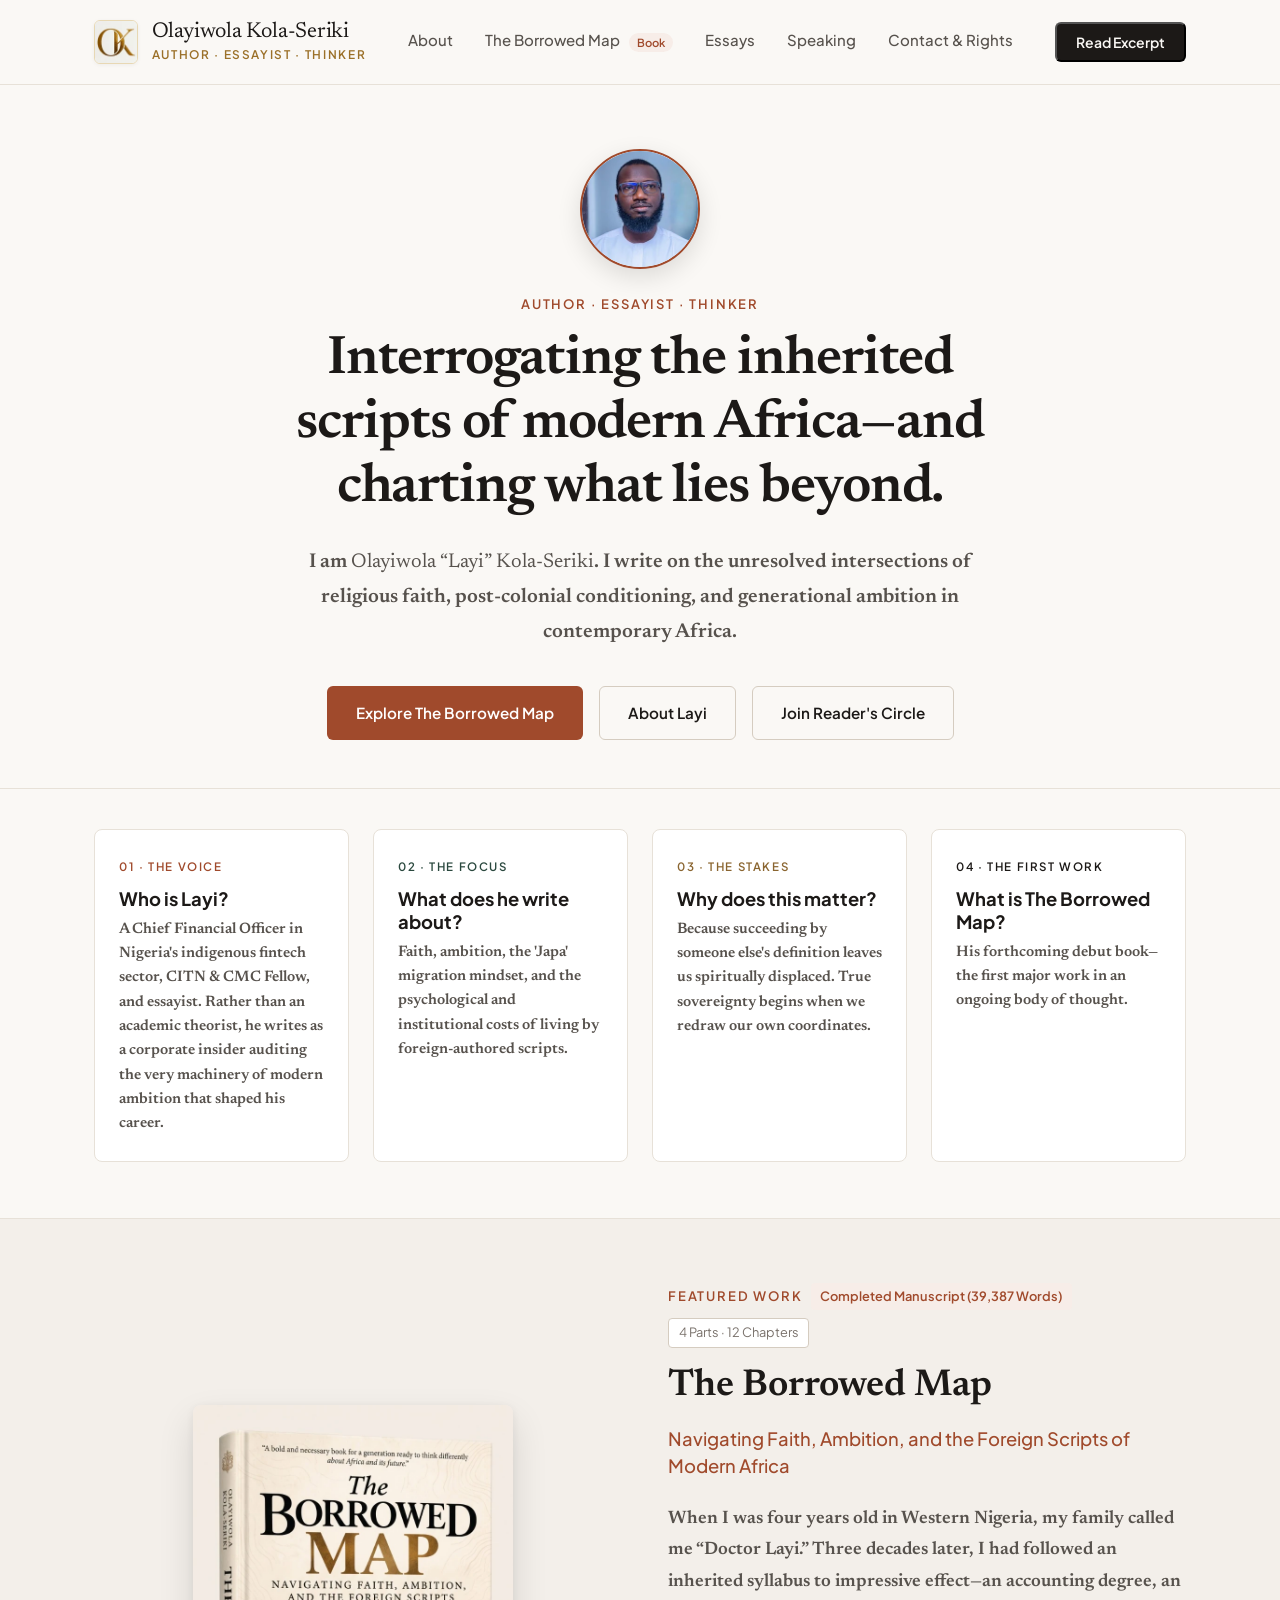
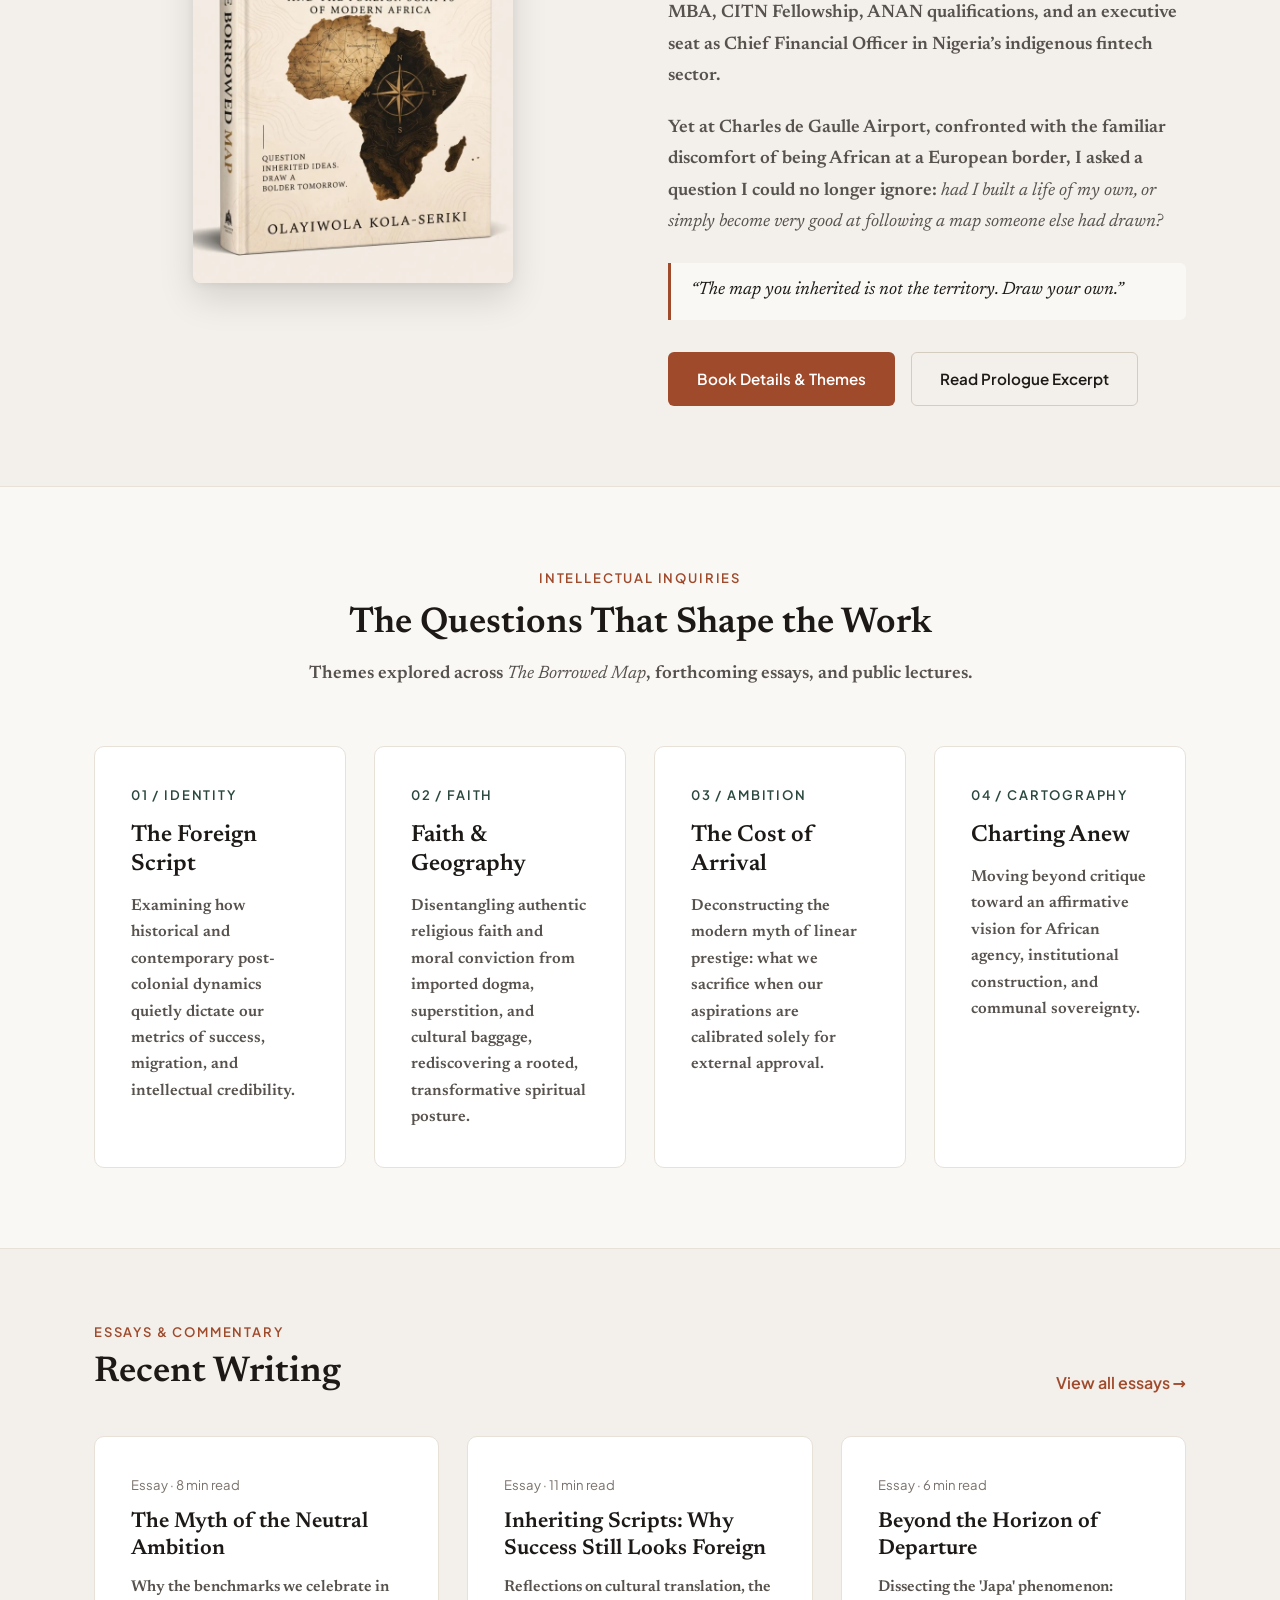
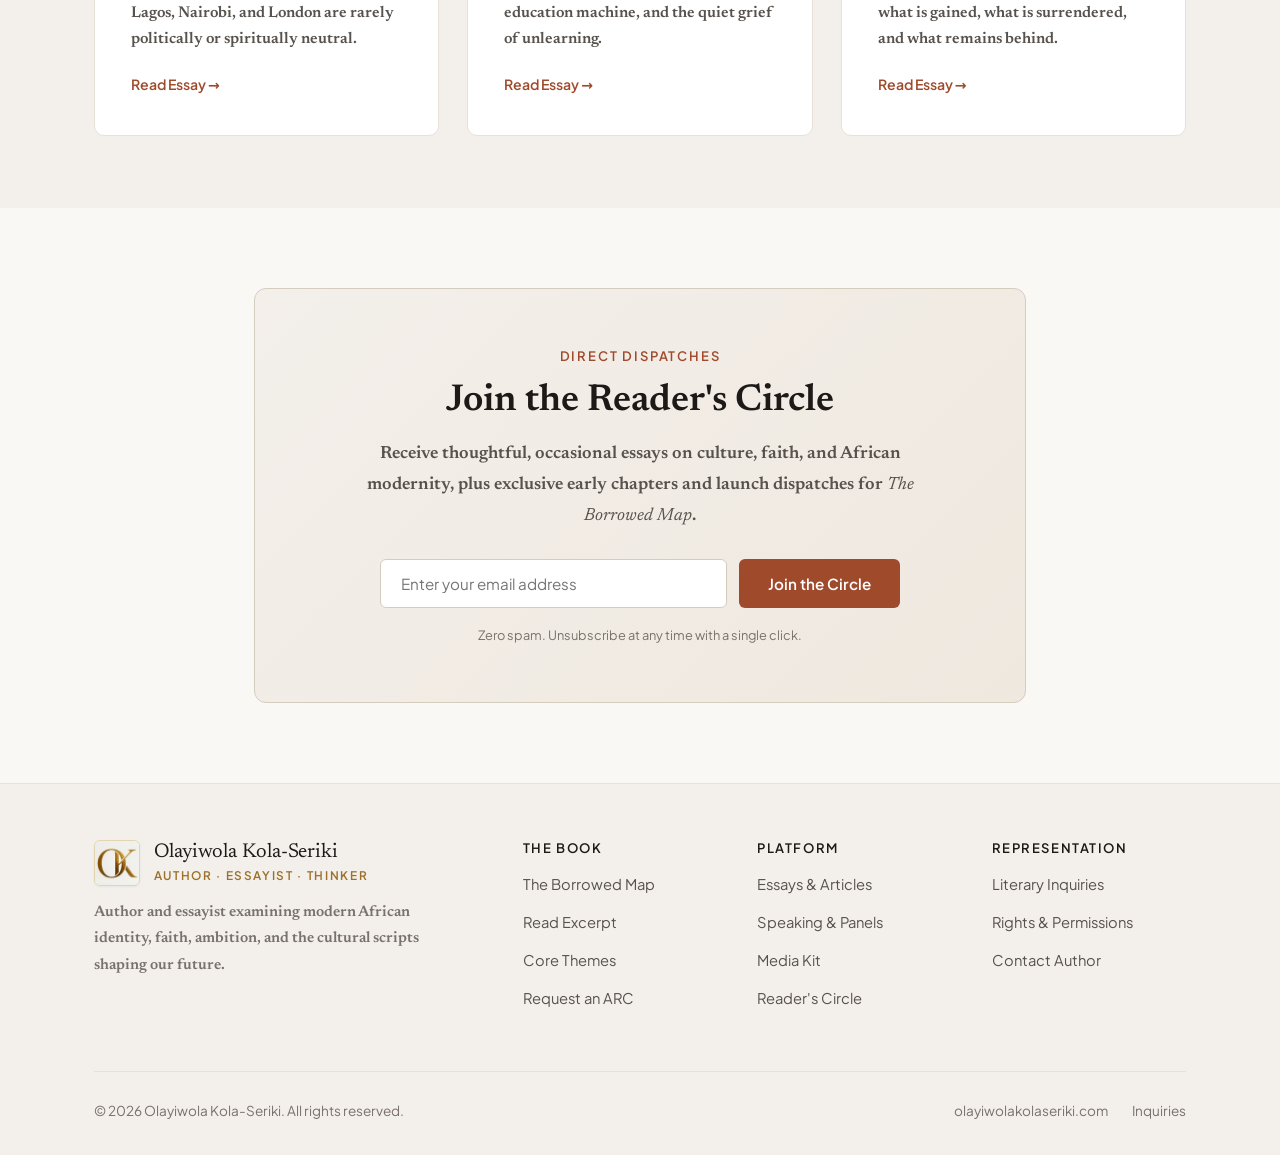
==== commit f576f123: "perf: remove redundant third-party Google Fonts, optimize preloads, and add 301 canonical redirects" ====
--- a/index.html
+++ b/index.html
@@ -25,8 +25,8 @@
   <meta property="og:description" content="Official website of Olayiwola Kola-Seriki, author of The Borrowed Map: Navigating Faith, Ambition, and the Foreign Scripts of Modern Africa.">
   
   <!-- Primary Image: The Book Front Cover (1200px High-Res for Google Rich Results) -->
-  <meta property="og:image" content="https://olayiwolakolaseriki.com/assets/images/the-borrowed-map-cover-1200.jpg">
-  <meta property="og:image:secure_url" content="https://olayiwolakolaseriki.com/assets/images/the-borrowed-map-cover-1200.jpg">
+  <meta property="og:image" content="https://olayiwolakolaseriki.com/assets/images/the-borrowed-map-cover-3d-1200.jpg">
+  <meta property="og:image:secure_url" content="https://olayiwolakolaseriki.com/assets/images/the-borrowed-map-cover-3d-1200.jpg">
   <meta property="og:image:type" content="image/jpeg">
   <meta property="og:image:width" content="1200">
   <meta property="og:image:height" content="1911">
@@ -45,24 +45,15 @@
   <meta name="twitter:url" content="https://olayiwolakolaseriki.com/">
   <meta name="twitter:title" content="Olayiwola Kola-Seriki | The Borrowed Map">
   <meta name="twitter:description" content="Explore The Borrowed Map: Navigating Faith, Ambition, and the Foreign Scripts of Modern Africa by Olayiwola Kola-Seriki.">
-  <meta name="twitter:image" content="https://olayiwolakolaseriki.com/assets/images/the-borrowed-map-cover-1200.jpg">
+  <meta name="twitter:image" content="https://olayiwolakolaseriki.com/assets/images/the-borrowed-map-cover-3d-1200.jpg">
   <meta name="twitter:image:alt" content="Front cover of The Borrowed Map by Olayiwola Kola-Seriki">
   
   <!-- Critical Performance Preloads (Immediate LCP Acceleration) -->
   <link rel="preload" as="font" type="font/woff2" href="/assets/fonts/newsreader-400.woff2" crossorigin>
   <link rel="preload" as="font" type="font/woff2" href="/assets/fonts/plus-jakarta-sans-400.woff2" crossorigin>
-  <link rel="preload" as="image" href="/assets/images/brand-monogram-nav.webp" type="image/webp">
   <link rel="preload" as="image" href="/assets/images/author-portrait-square.webp" type="image/webp" fetchpriority="high">
   
   <link rel="stylesheet" href="/assets/css/styles.css">
-  
-  <!-- Non-Blocking Google Fonts Fallback for Extended Glyphs -->
-  <link rel="preconnect" href="https://fonts.googleapis.com">
-  <link rel="preconnect" href="https://fonts.gstatic.com" crossorigin>
-  <link rel="stylesheet" href="https://fonts.googleapis.com/css2?family=Newsreader:ital,opsz,wght@0,6..72,400;0,6..72,600;1,6..72,400&family=Plus+Jakarta+Sans:wght@400;500;600;700&display=swap" media="print" onload="this.media='all'">
-  <noscript>
-    <link rel="stylesheet" href="https://fonts.googleapis.com/css2?family=Newsreader:ital,opsz,wght@0,6..72,400;0,6..72,600;1,6..72,400&family=Plus+Jakarta+Sans:wght@400;500;600;700&display=swap">
-  </noscript>
   
   <!-- Schema.org JSON-LD: Knowledge Graph Entity -->
   <script type="application/ld+json">
@@ -215,8 +206,8 @@
         "name": "The Borrowed Map",
         "alternateName": "The Borrowed Map: Navigating Faith, Ambition, and the Foreign Scripts of Modern Africa",
         "image": [
-          "https://olayiwolakolaseriki.com/assets/images/the-borrowed-map-cover-1200.jpg",
-          "https://olayiwolakolaseriki.com/assets/images/the-borrowed-map-cover.jpg"
+          "https://olayiwolakolaseriki.com/assets/images/the-borrowed-map-cover-3d-1200.jpg",
+          "https://olayiwolakolaseriki.com/assets/images/the-borrowed-map-cover-3d.jpg"
         ],
         "author": {
           "@id": "https://olayiwolakolaseriki.com/#author"
@@ -372,9 +363,9 @@
           <div class="book-cover-container">
             <div class="book-cover-real">
               <picture>
-                <source srcset="/assets/images/the-borrowed-map-cover.webp" type="image/webp">
+                <source srcset="/assets/images/the-borrowed-map-cover-3d.webp" type="image/webp">
                 <img 
-                  src="/assets/images/the-borrowed-map-cover.jpg" 
+                  src="/assets/images/the-borrowed-map-cover-3d.jpg" 
                   alt="The Borrowed Map book cover by Olayiwola Kola-Seriki" 
                   class="book-cover-image"
                   width="343" 
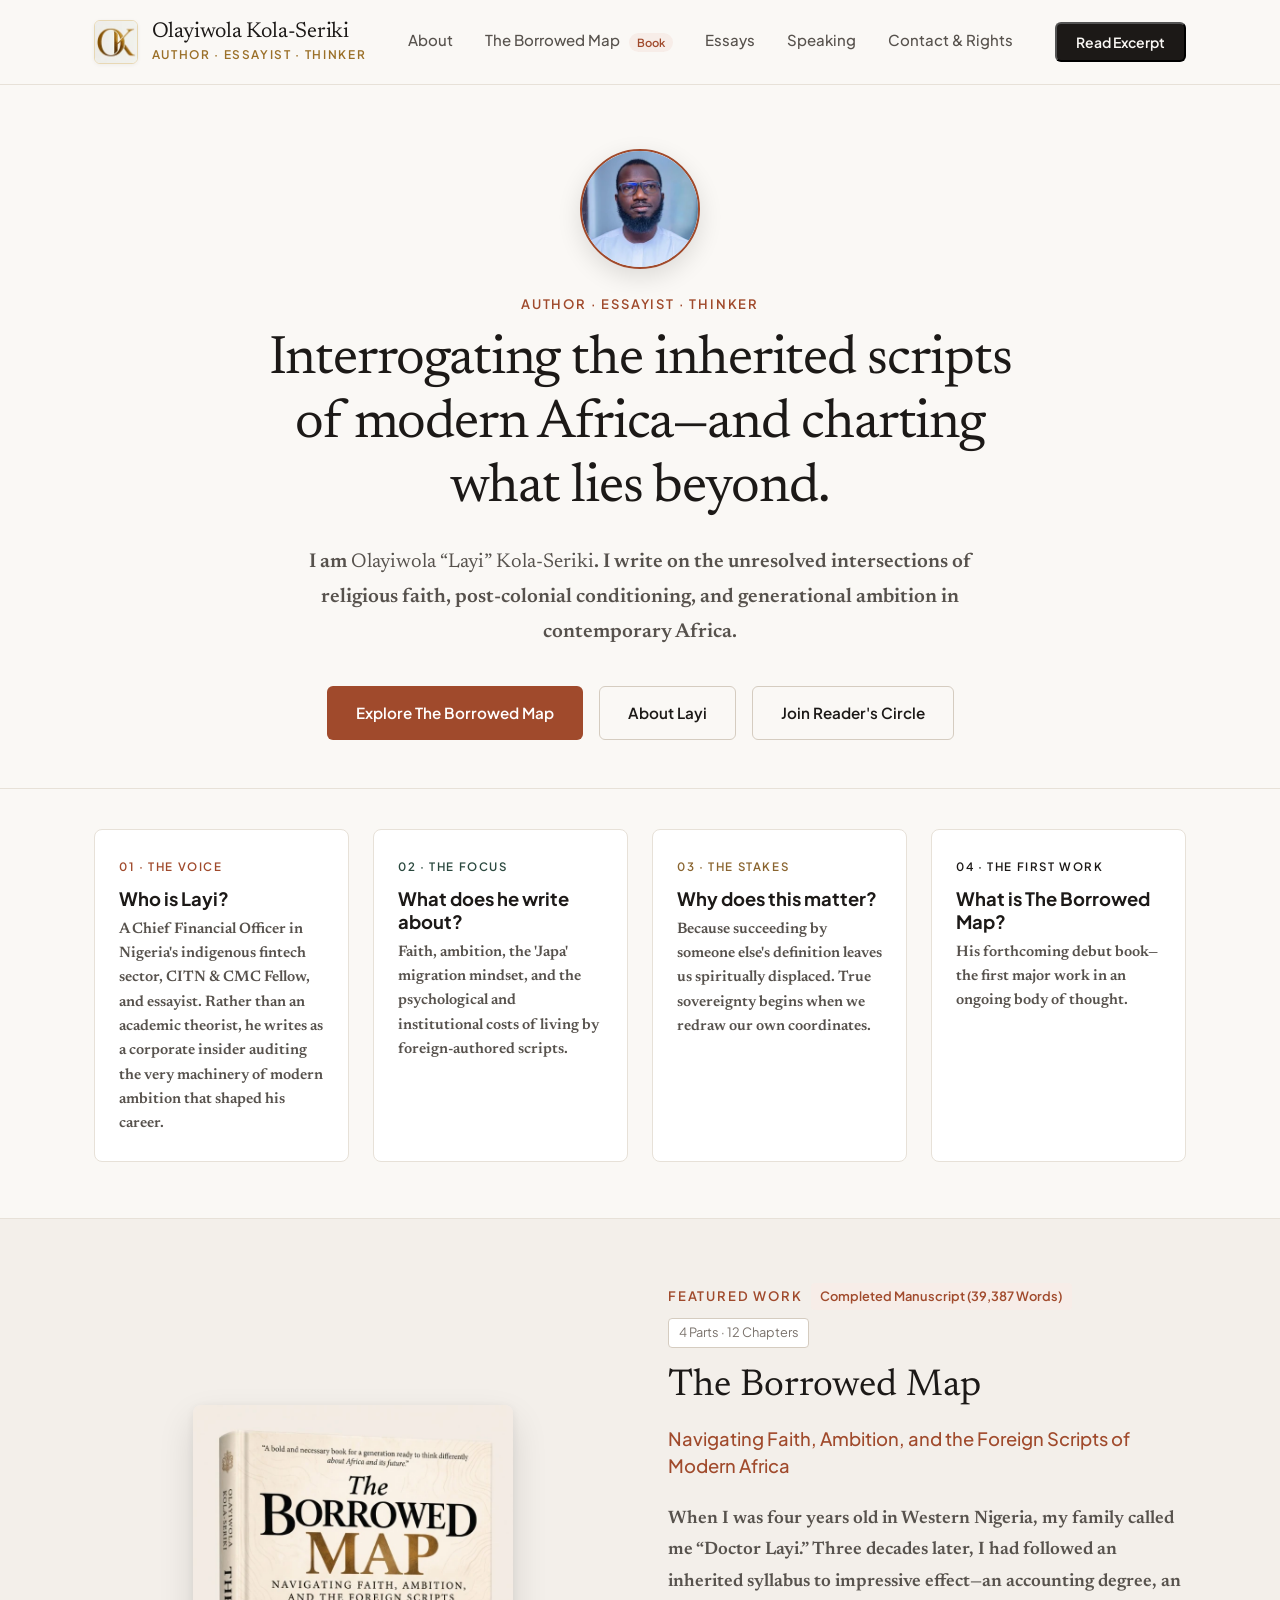
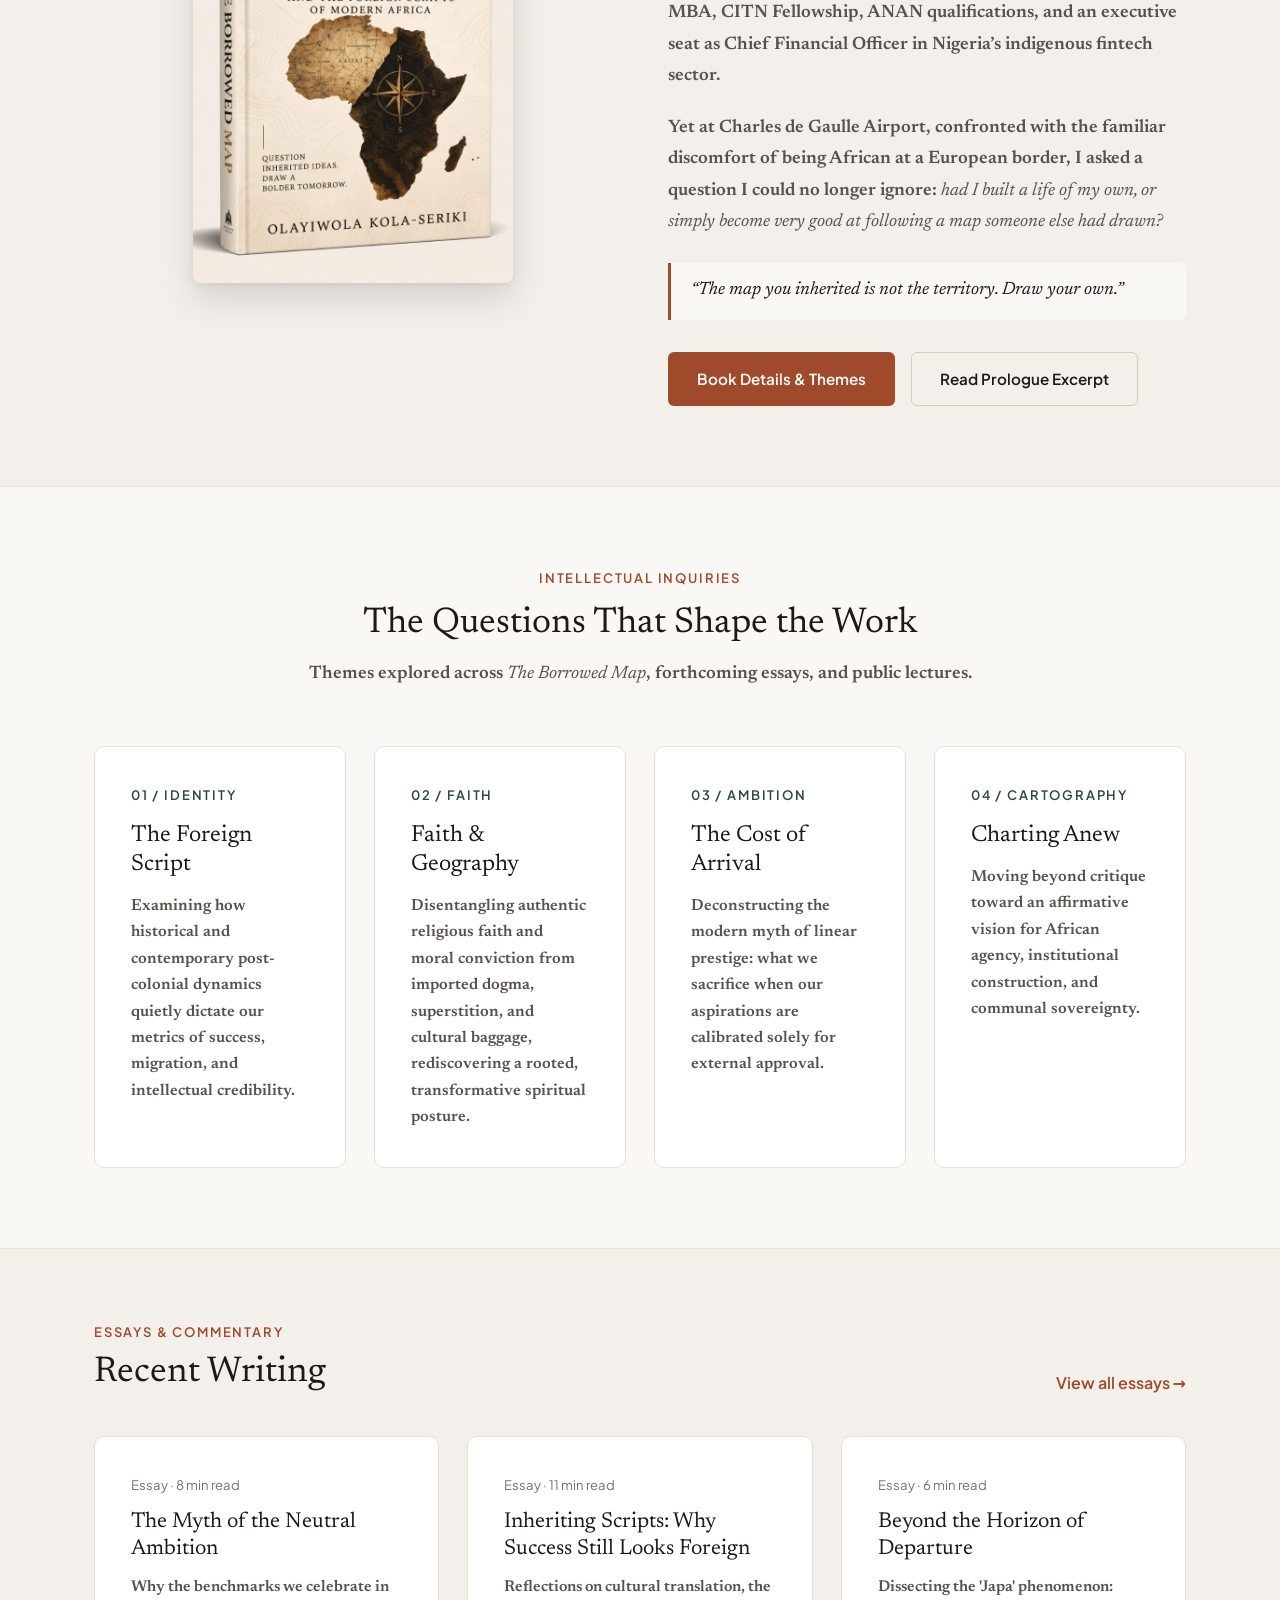
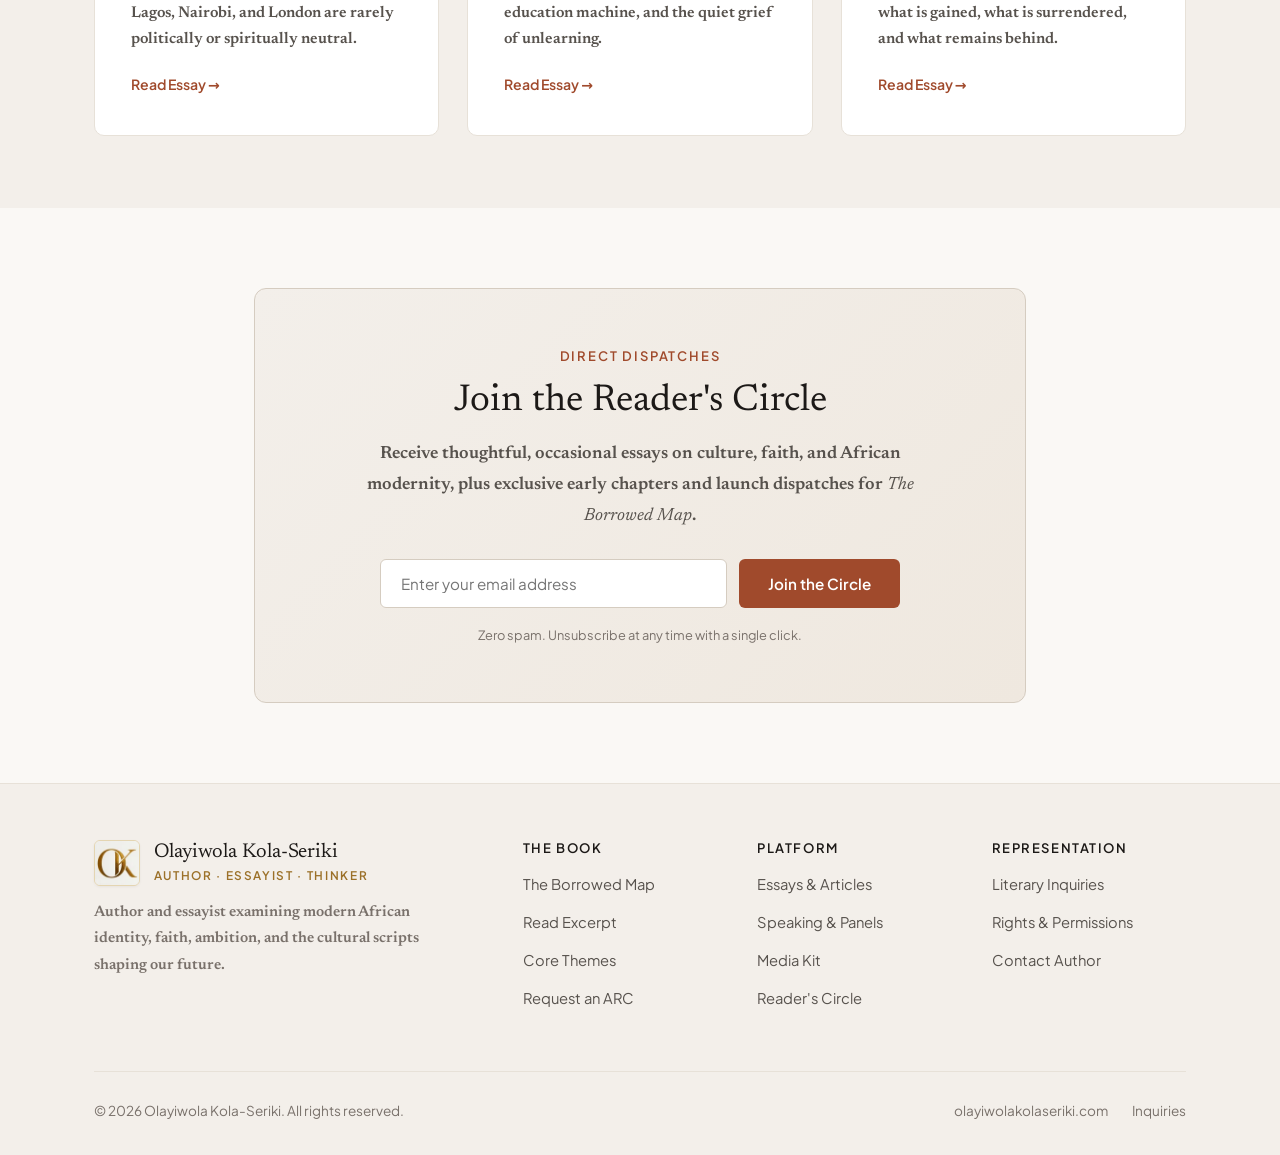
==== commit 36cc5475: "perf(lcp): preload Newsreader-600 font for headings, align heading font-weight, and add edge 301 www" ====
--- a/index.html
+++ b/index.html
@@ -50,6 +50,7 @@
   
   <!-- Critical Performance Preloads (Immediate LCP Acceleration) -->
   <link rel="preload" as="font" type="font/woff2" href="/assets/fonts/newsreader-400.woff2" crossorigin>
+  <link rel="preload" as="font" type="font/woff2" href="/assets/fonts/newsreader-600.woff2" crossorigin>
   <link rel="preload" as="font" type="font/woff2" href="/assets/fonts/plus-jakarta-sans-400.woff2" crossorigin>
   <link rel="preload" as="image" href="/assets/images/author-portrait-square.webp" type="image/webp" fetchpriority="high">
   
--- a/assets/css/styles.css
+++ b/assets/css/styles.css
@@ -166,7 +166,7 @@
 
 h1, h2, h3, h4 {
   font-family: var(--font-serif);
-  font-weight: 500;
+  font-weight: 600;
   line-height: 1.25;
   color: var(--text-primary);
 }
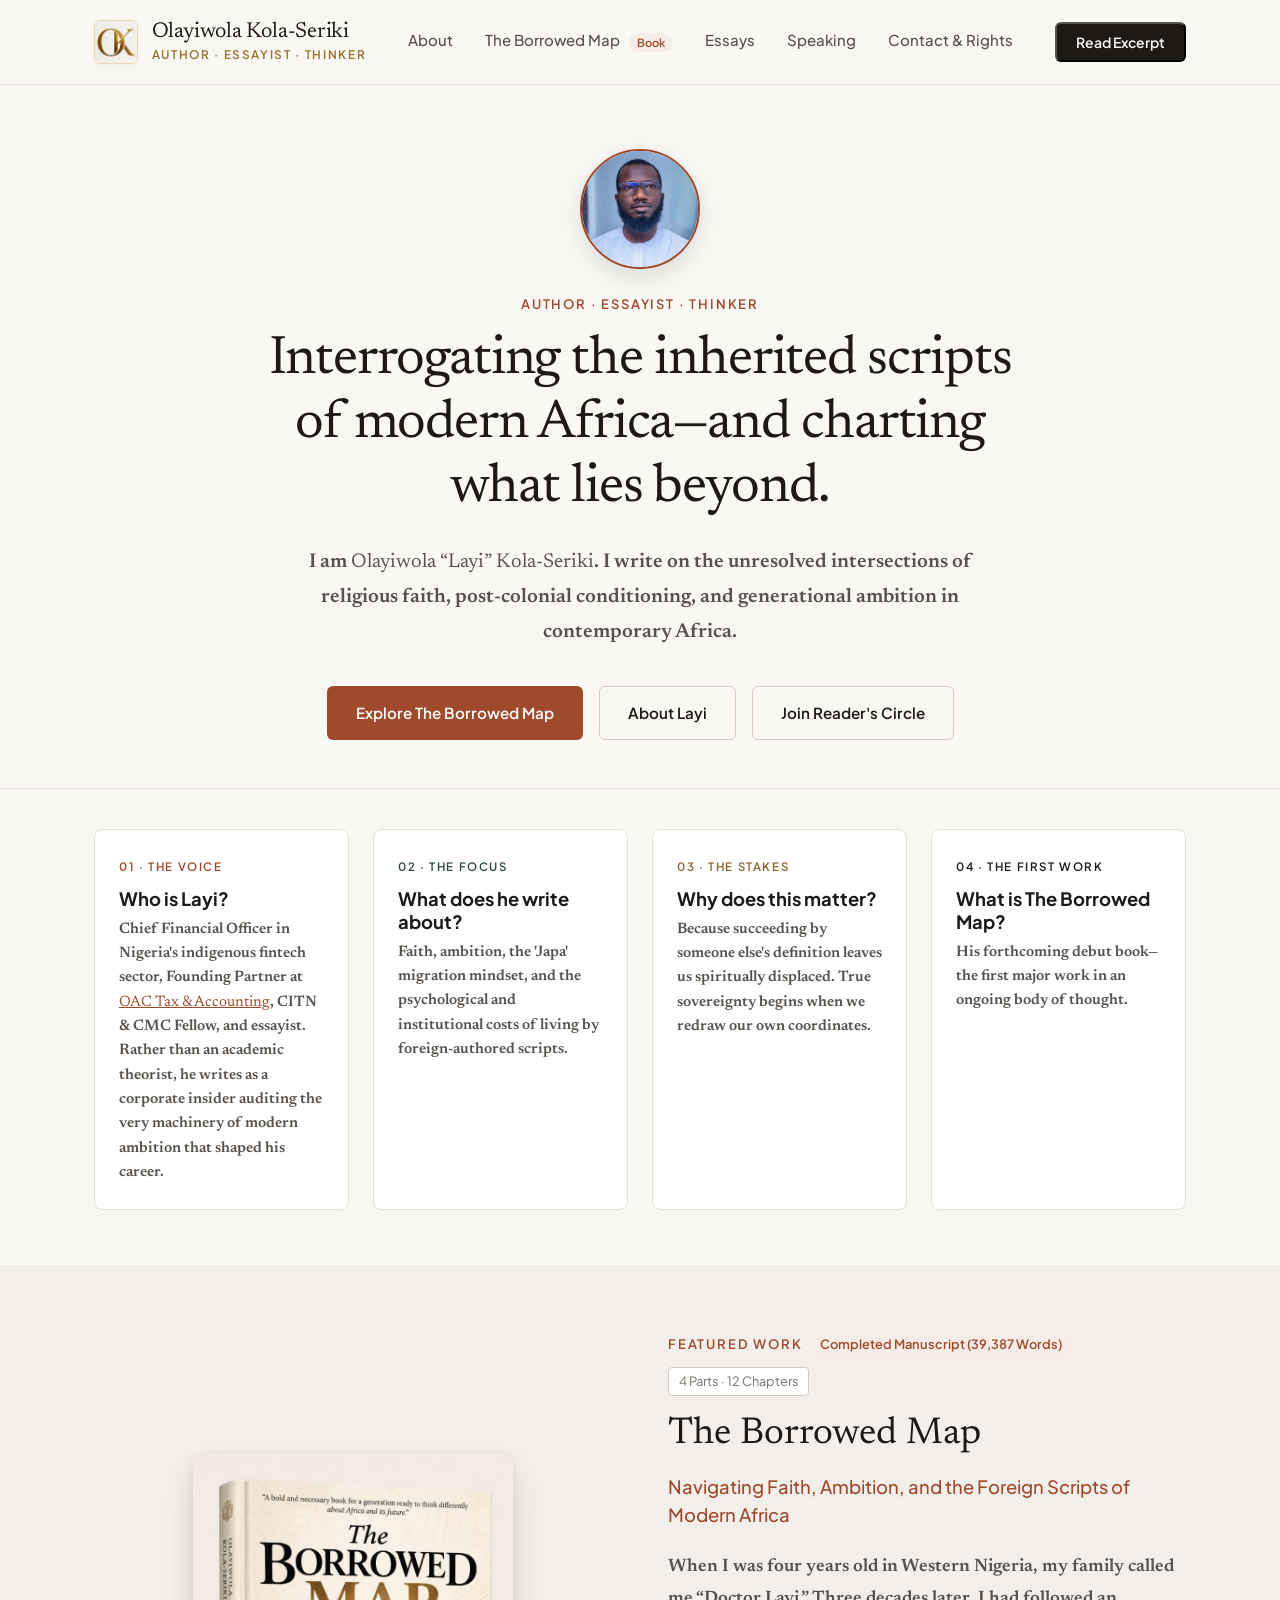
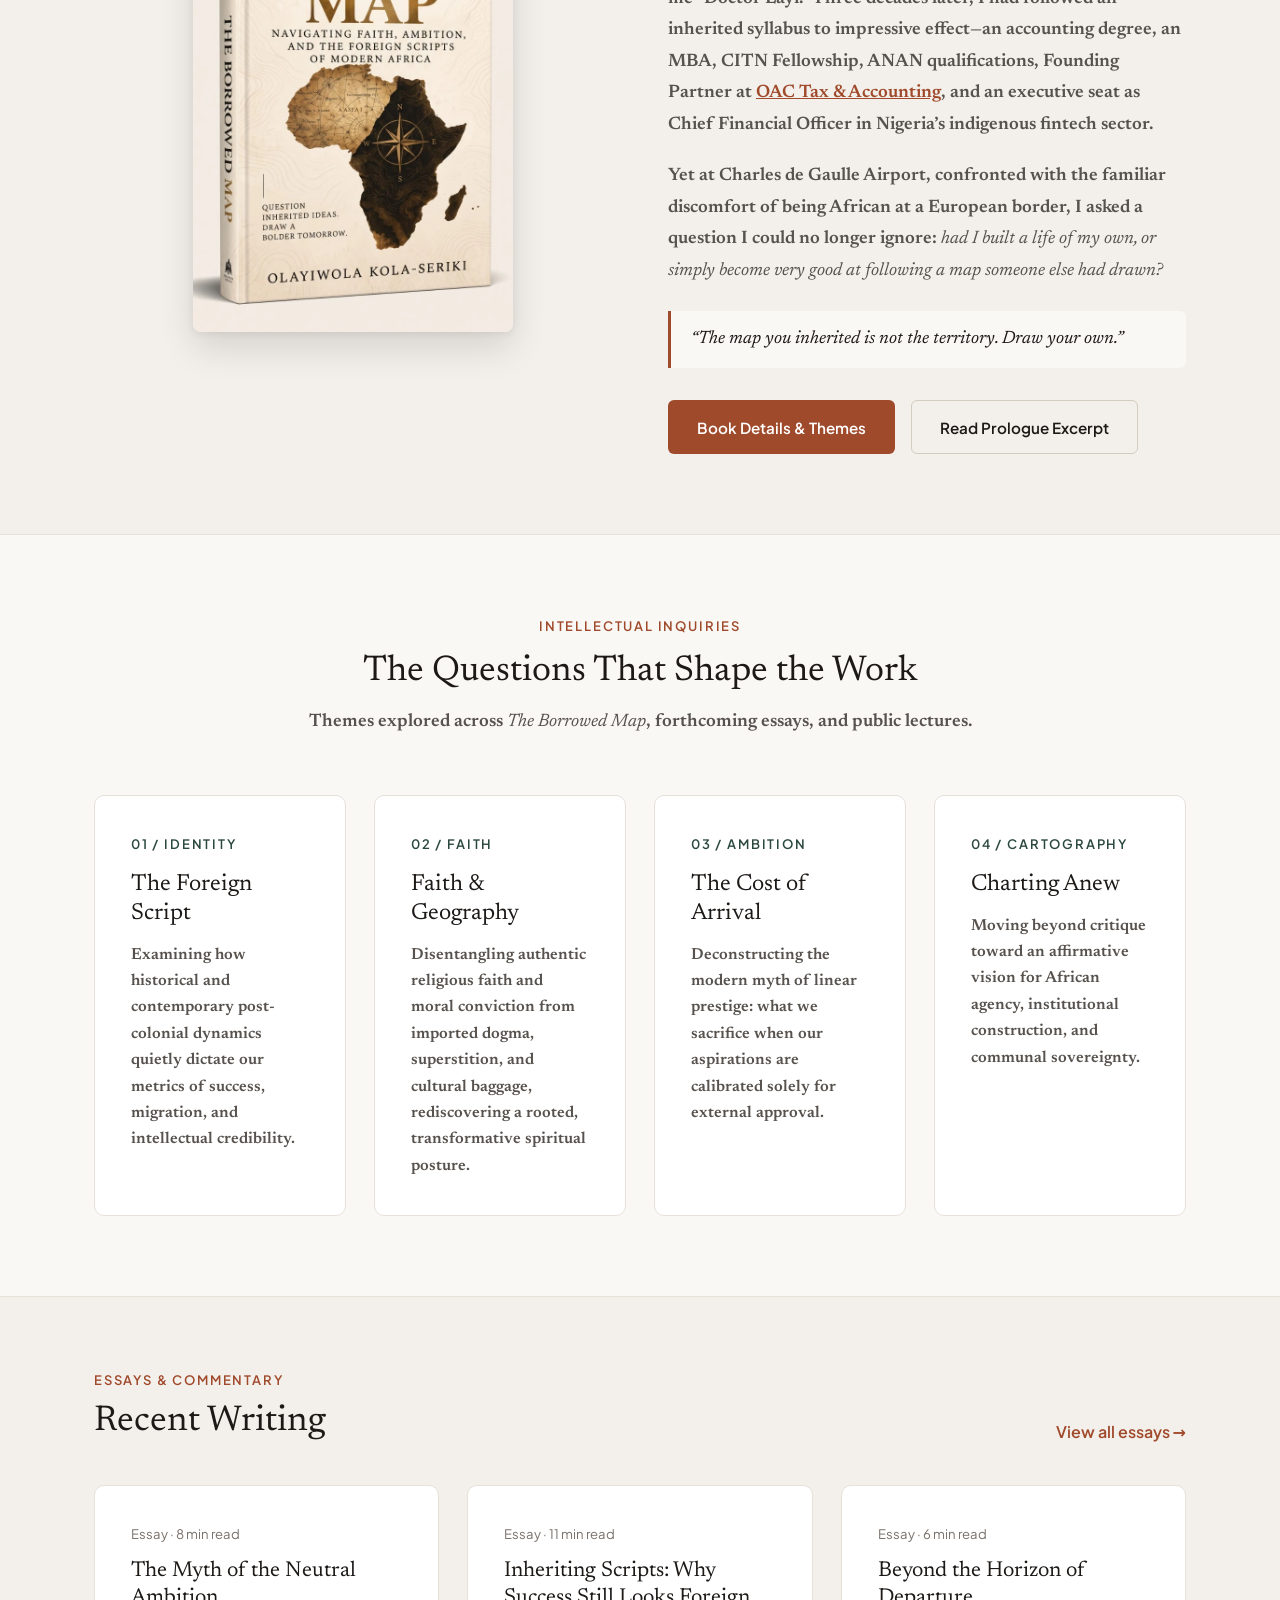
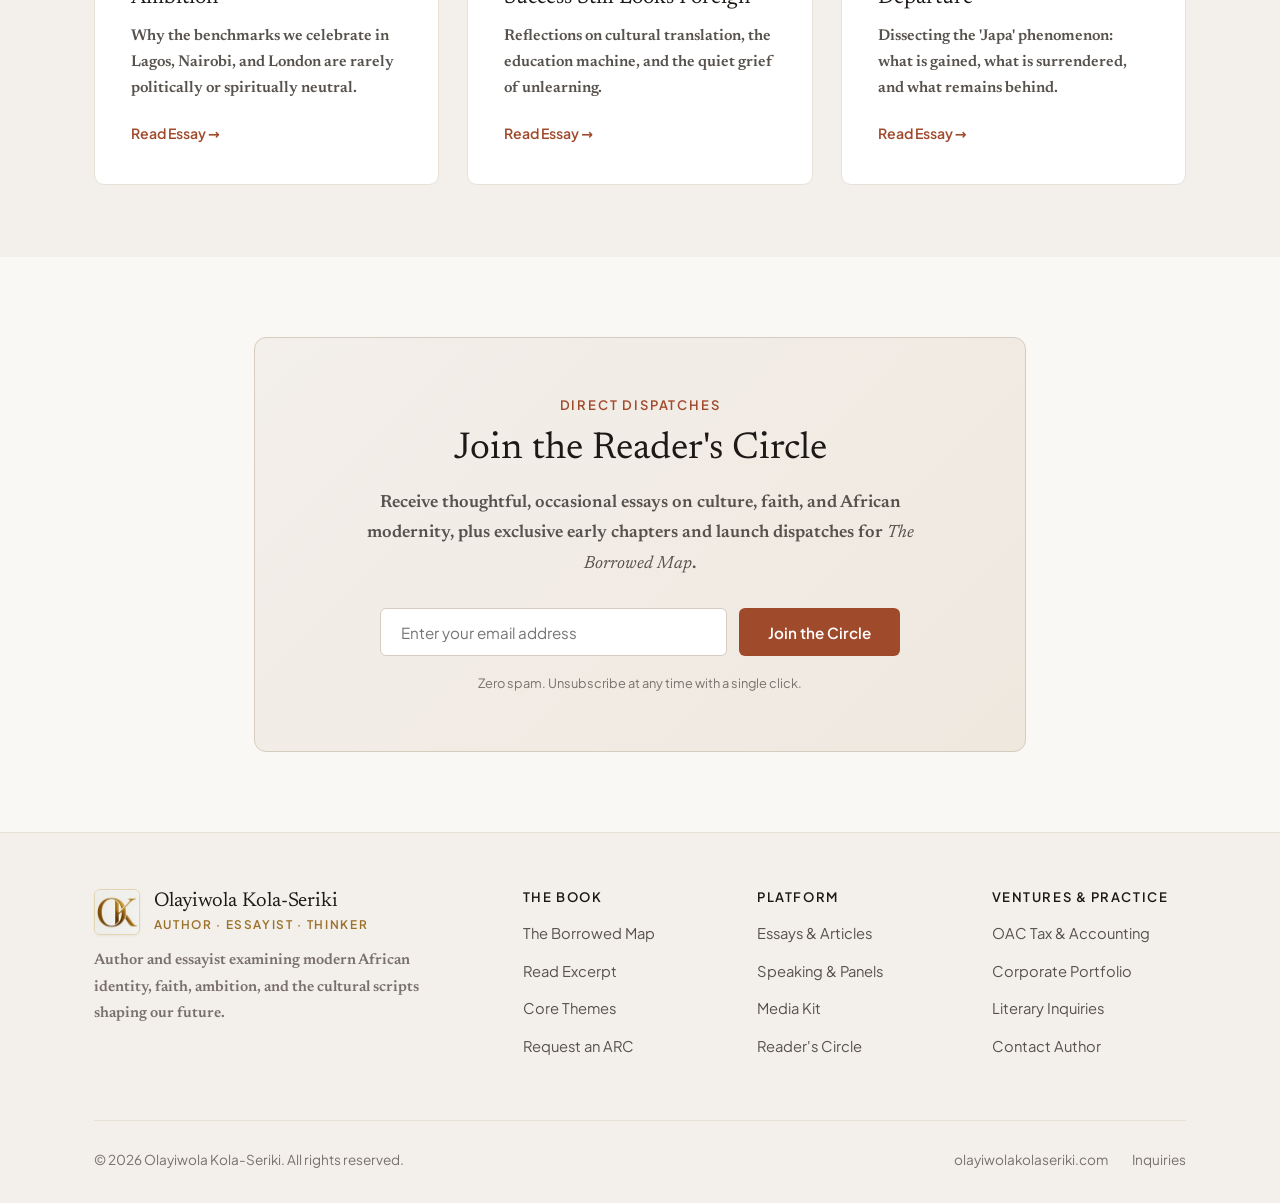
==== commit 9d7eeae5: "seo(entity): strengthen reciprocal authority backlinks and founder anchors to oactax.com.ng across a" ====
--- a/index.html
+++ b/index.html
@@ -323,7 +323,7 @@
             <span class="eyebrow" style="font-size: 0.72rem; color: var(--accent-terracotta);">01 &middot; The Voice</span>
             <h3 style="font-size: 1.15rem; margin: 0.4rem 0 0.5rem; font-family: var(--font-sans); font-weight: 700;">Who is Layi?</h3>
             <p style="font-size: 0.95rem; line-height: 1.6; margin: 0;">
-              A Chief Financial Officer in Nigeria's indigenous fintech sector, CITN &amp; CMC Fellow, and essayist. Rather than an academic theorist, he writes as a corporate insider auditing the very machinery of modern ambition that shaped his career.
+              Chief Financial Officer in Nigeria's indigenous fintech sector, Founding Partner at <a href="https://oactax.com.ng" target="_blank" rel="noopener" style="color: var(--accent-terracotta); text-decoration: underline; font-weight: 600;">OAC Tax &amp; Accounting</a>, CITN &amp; CMC Fellow, and essayist. Rather than an academic theorist, he writes as a corporate insider auditing the very machinery of modern ambition that shaped his career.
             </p>
           </div>
 
@@ -394,7 +394,7 @@
             </h3>
 
             <p style="margin-bottom: 1.25rem;">
-              When I was four years old in Western Nigeria, my family called me &ldquo;Doctor Layi.&rdquo; Three decades later, I had followed an inherited syllabus to impressive effect&mdash;an accounting degree, an MBA, CITN Fellowship, ANAN qualifications, and an executive seat as Chief Financial Officer in Nigeria&rsquo;s indigenous fintech sector.
+              When I was four years old in Western Nigeria, my family called me &ldquo;Doctor Layi.&rdquo; Three decades later, I had followed an inherited syllabus to impressive effect&mdash;an accounting degree, an MBA, CITN Fellowship, ANAN qualifications, Founding Partner at <a href="https://oactax.com.ng" target="_blank" rel="noopener" style="color: var(--accent-terracotta); text-decoration: underline; font-weight: 500;">OAC Tax &amp; Accounting</a>, and an executive seat as Chief Financial Officer in Nigeria&rsquo;s indigenous fintech sector.
             </p>
             <p style="margin-bottom: 1.5rem;">
               Yet at Charles de Gaulle Airport, confronted with the familiar discomfort of being African at a European border, I asked a question I could no longer ignore: <em>had I built a life of my own, or simply become very good at following a map someone else had drawn?</em>
@@ -636,10 +636,11 @@
         </div>
 
         <div class="footer-col">
-          <h4>Representation</h4>
+          <h4>Ventures & Practice</h4>
           <ul class="footer-links">
+            <li><a href="https://oactax.com.ng" target="_blank" rel="noopener">OAC Tax &amp; Accounting</a></li>
+            <li><a href="/about/#ventures">Corporate Portfolio</a></li>
             <li><a href="/contact/">Literary Inquiries</a></li>
-            <li><a href="/contact/">Rights & Permissions</a></li>
             <li><a href="/contact/">Contact Author</a></li>
           </ul>
         </div>
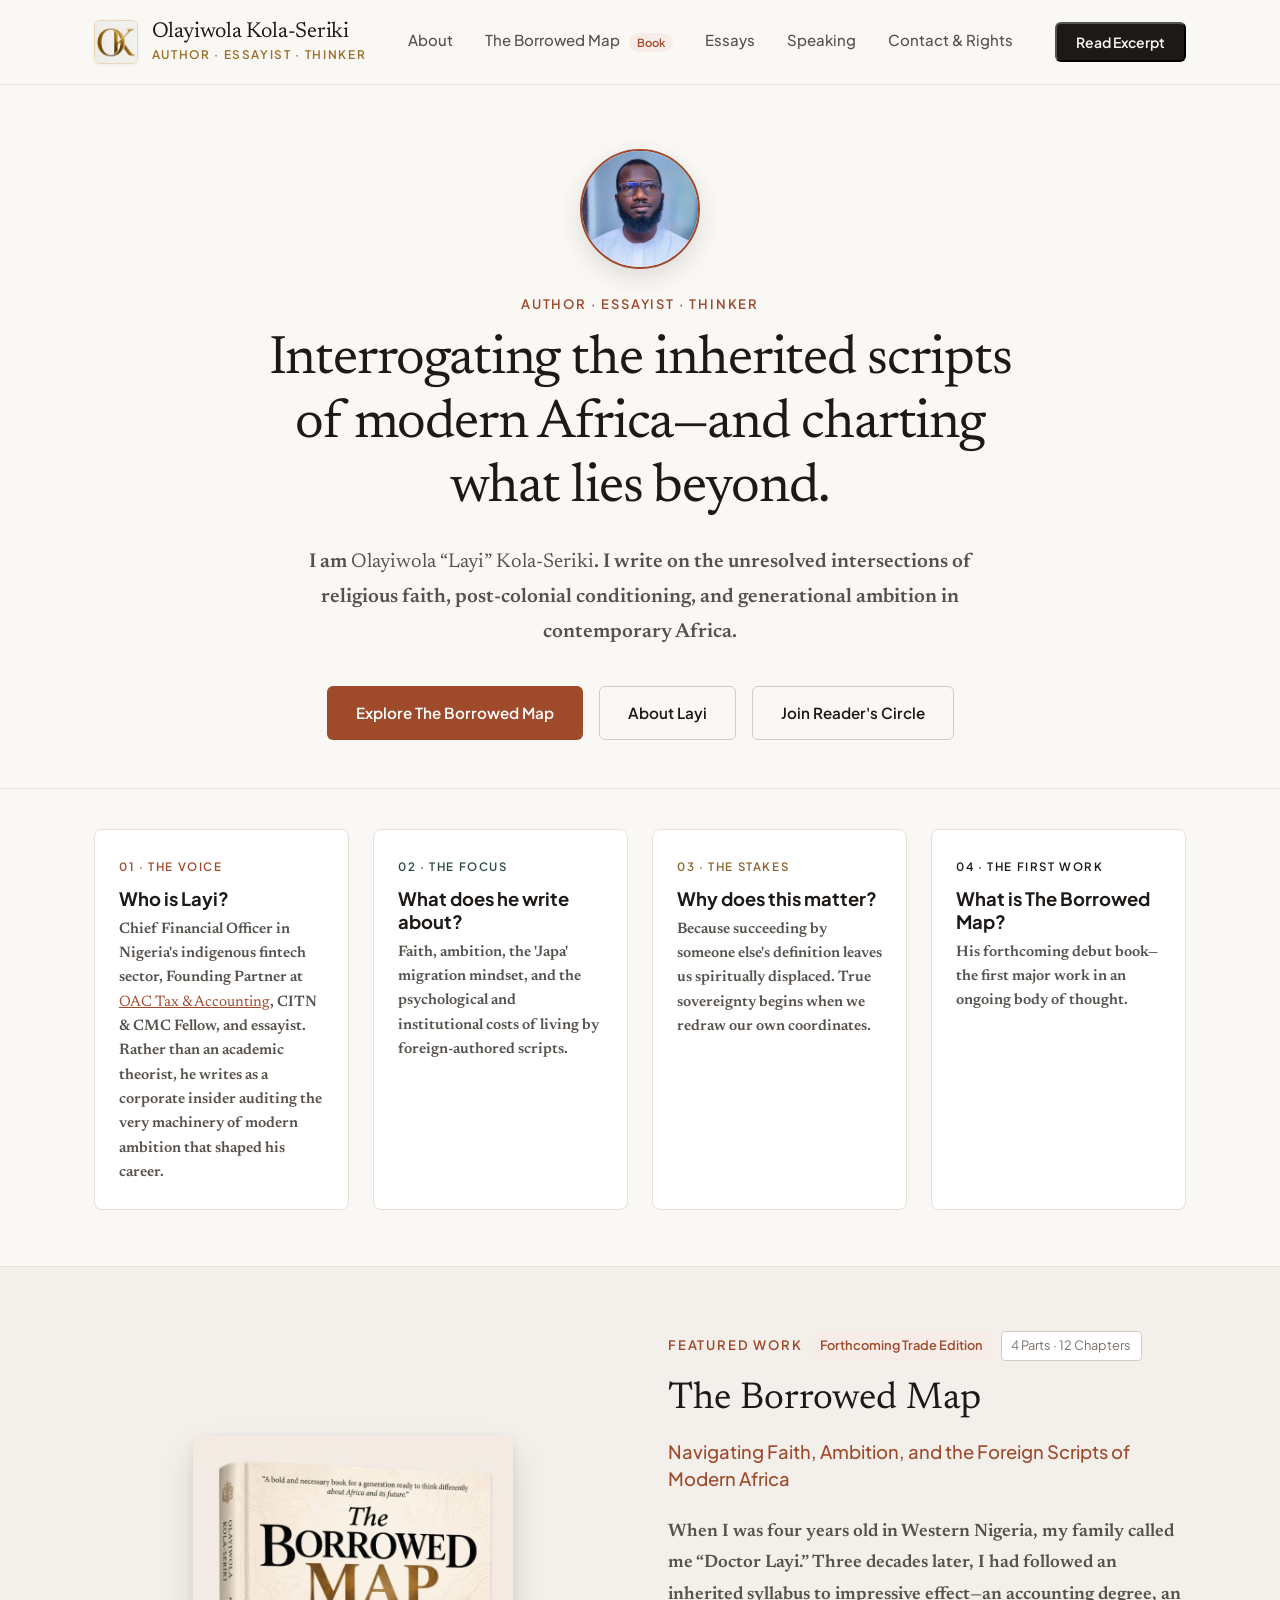
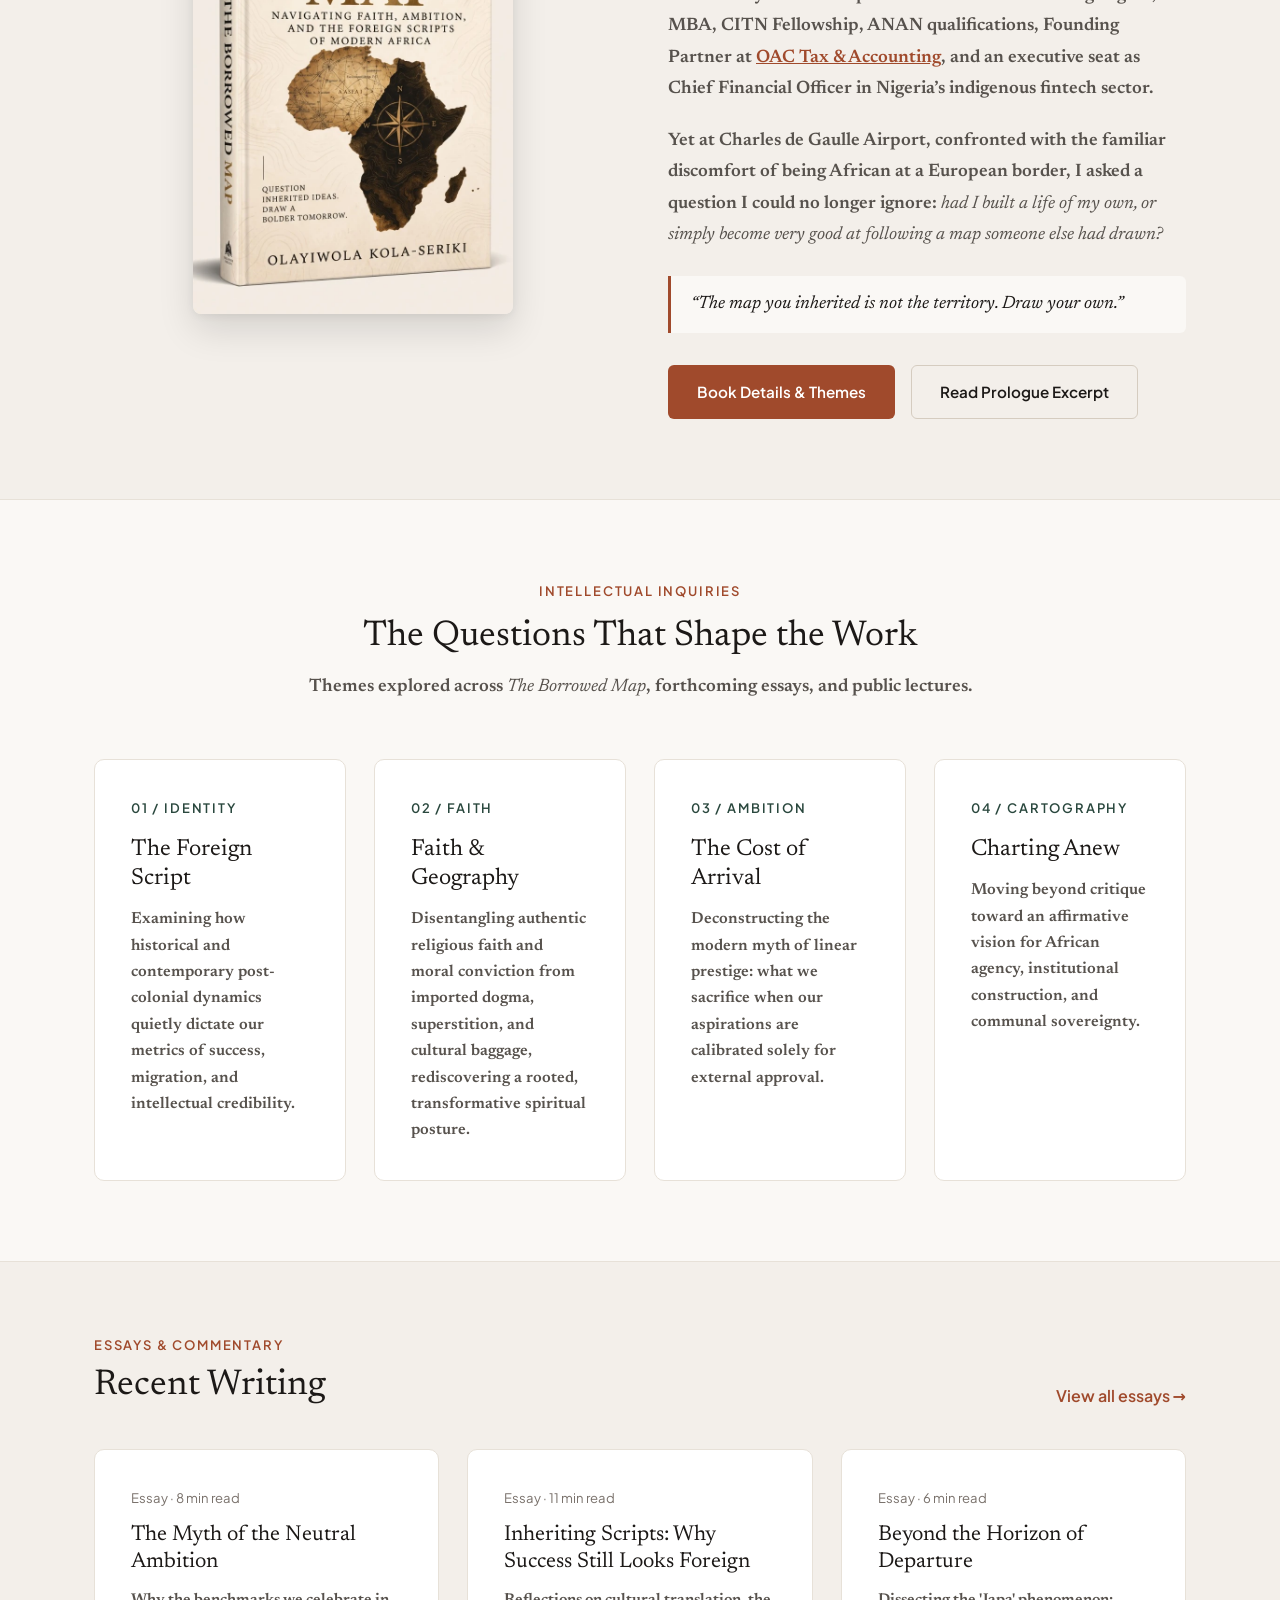
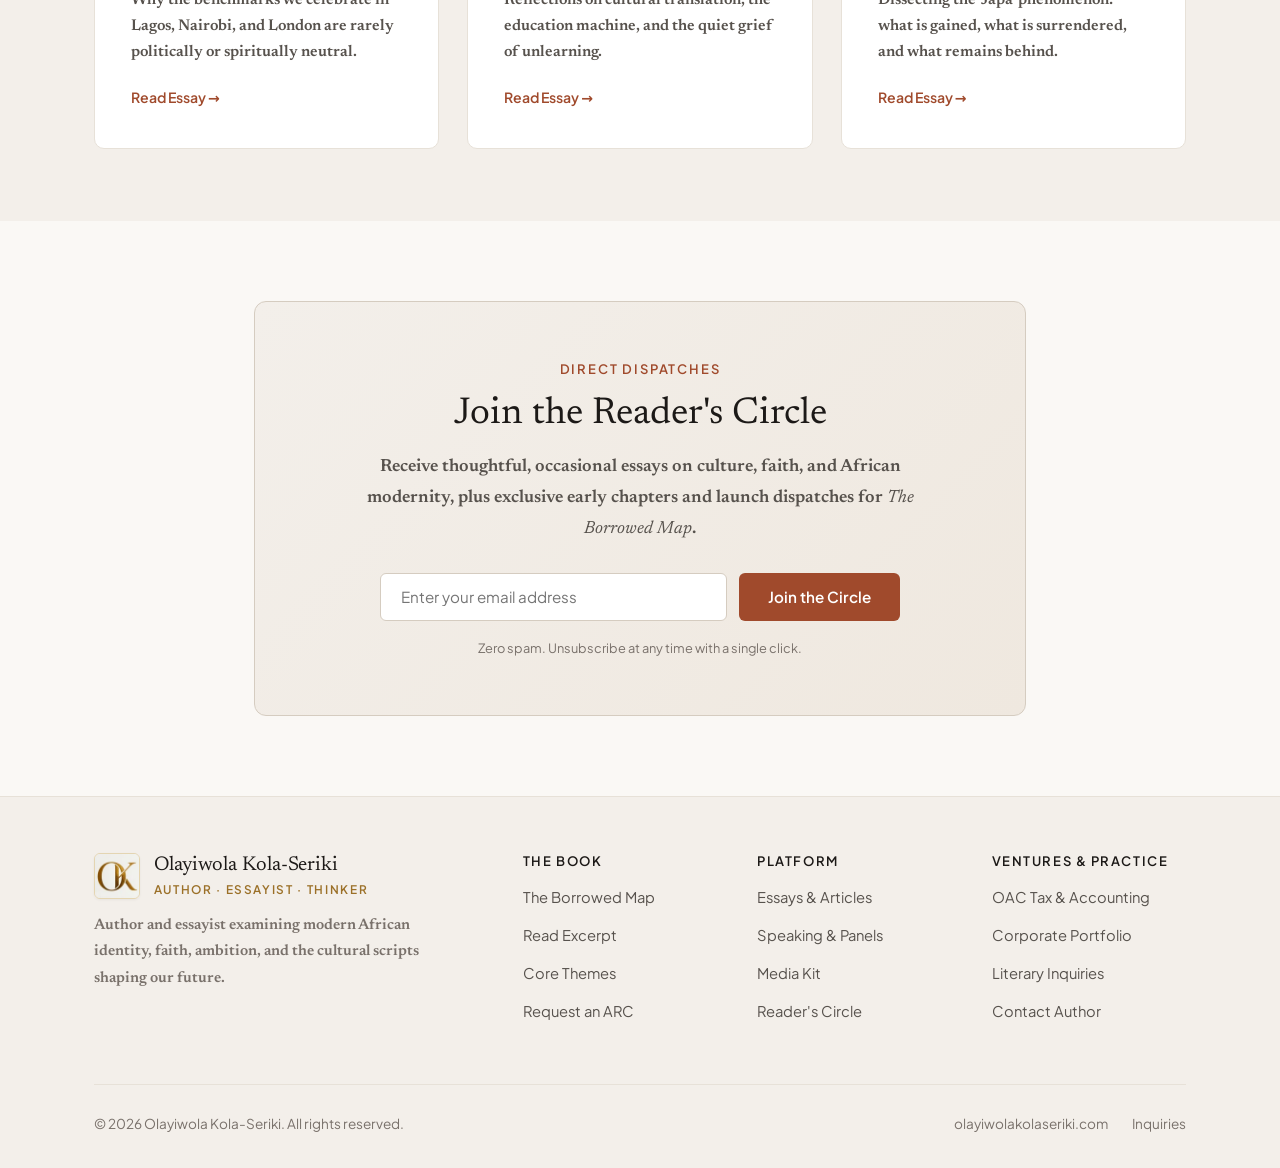
==== commit f93f7eb2: "feat(metadata): update ISBN to 978-978-67-2452-2, remove public word count, remove placeholder endor" ====
--- a/index.html
+++ b/index.html
@@ -382,7 +382,7 @@
           <div>
             <div style="display: flex; gap: 0.5rem; align-items: center; margin-bottom: 1rem; flex-wrap: wrap;">
               <span class="eyebrow">Featured Work</span>
-              <span style="font-size: 0.8rem; font-family: var(--font-sans); background: var(--accent-terracotta-light); color: var(--accent-terracotta); padding: 0.2rem 0.6rem; border-radius: 4px; font-weight: 600;">Completed Manuscript (39,387 Words)</span>
+              <span style="font-size: 0.8rem; font-family: var(--font-sans); background: var(--accent-terracotta-light); color: var(--accent-terracotta); padding: 0.2rem 0.6rem; border-radius: 4px; font-weight: 600;">Forthcoming Trade Edition</span>
               <span style="font-size: 0.8rem; font-family: var(--font-sans); background: var(--bg-card); border: 1px solid var(--border-medium); padding: 0.2rem 0.6rem; border-radius: 4px; color: var(--text-muted);">4 Parts &middot; 12 Chapters</span>
             </div>
 
@@ -557,7 +557,7 @@
       <p class="eyebrow">The Borrowed Map &middot; Manuscript Excerpt</p>
       <h2 id="excerptTitle" style="font-size: 1.85rem; margin: 0.5rem 0 0.25rem;">Prologue: The Cartographers of Our Minds</h2>
       <p style="font-family: var(--font-sans); font-size: 0.88rem; color: var(--accent-terracotta); margin-bottom: 1.75rem;">
-        I. The Traveler at Terminal 2E &middot; Completed Manuscript (39,387 Words)
+        I. The Traveler at Terminal 2E &middot; Forthcoming Trade Edition
       </p>
 
       <div class="excerpt-body">
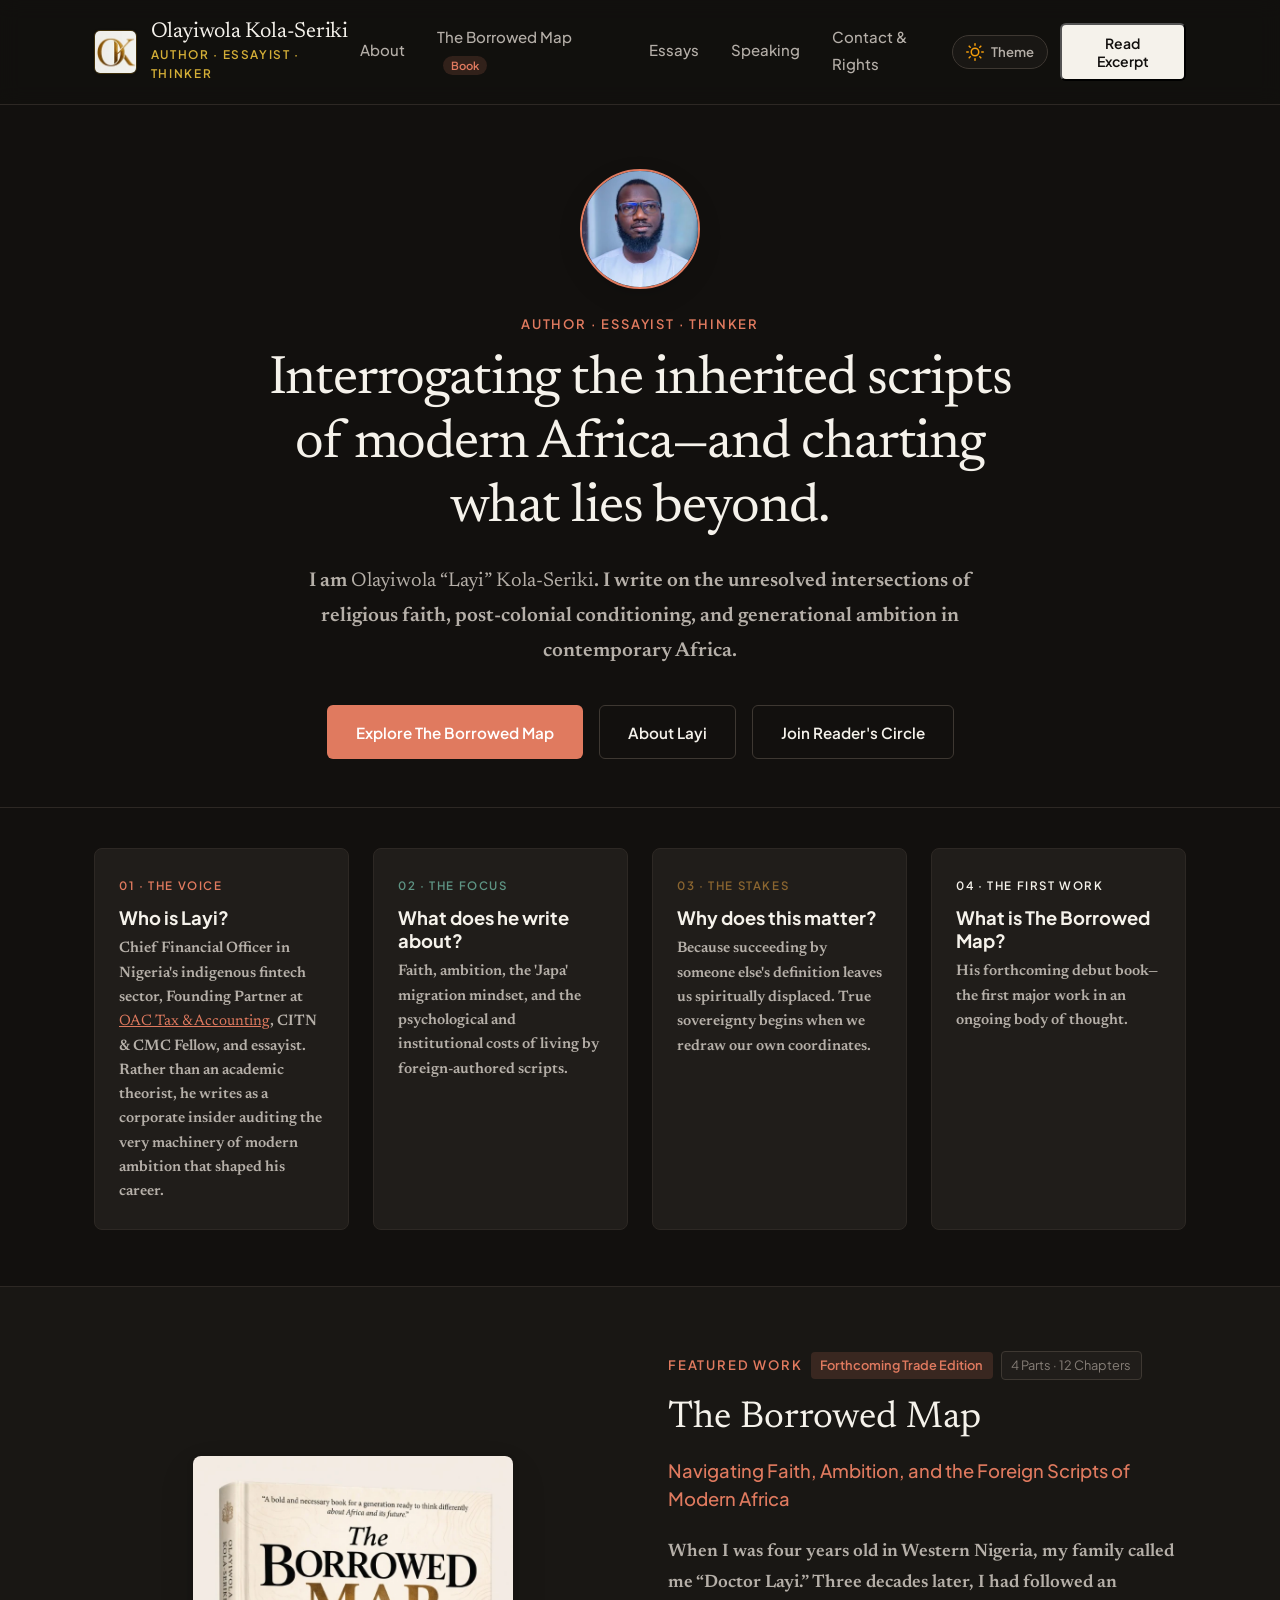
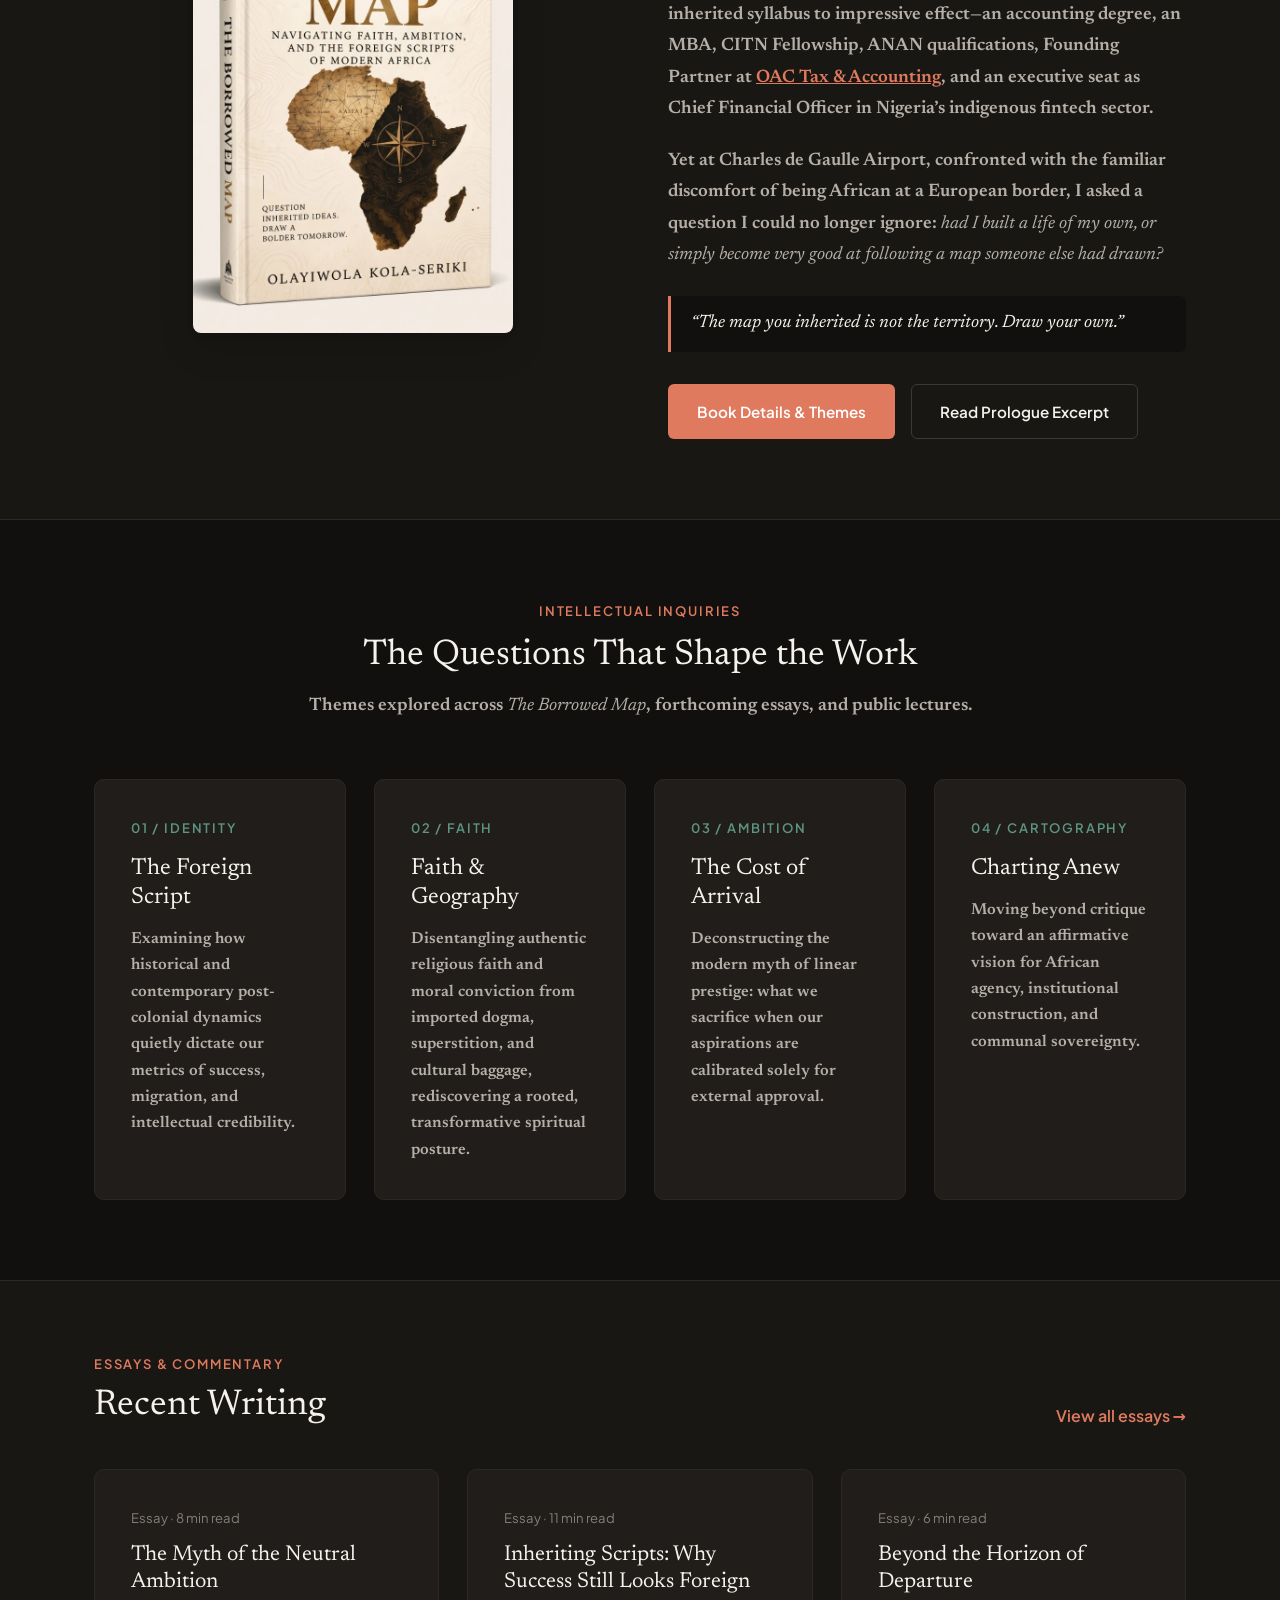
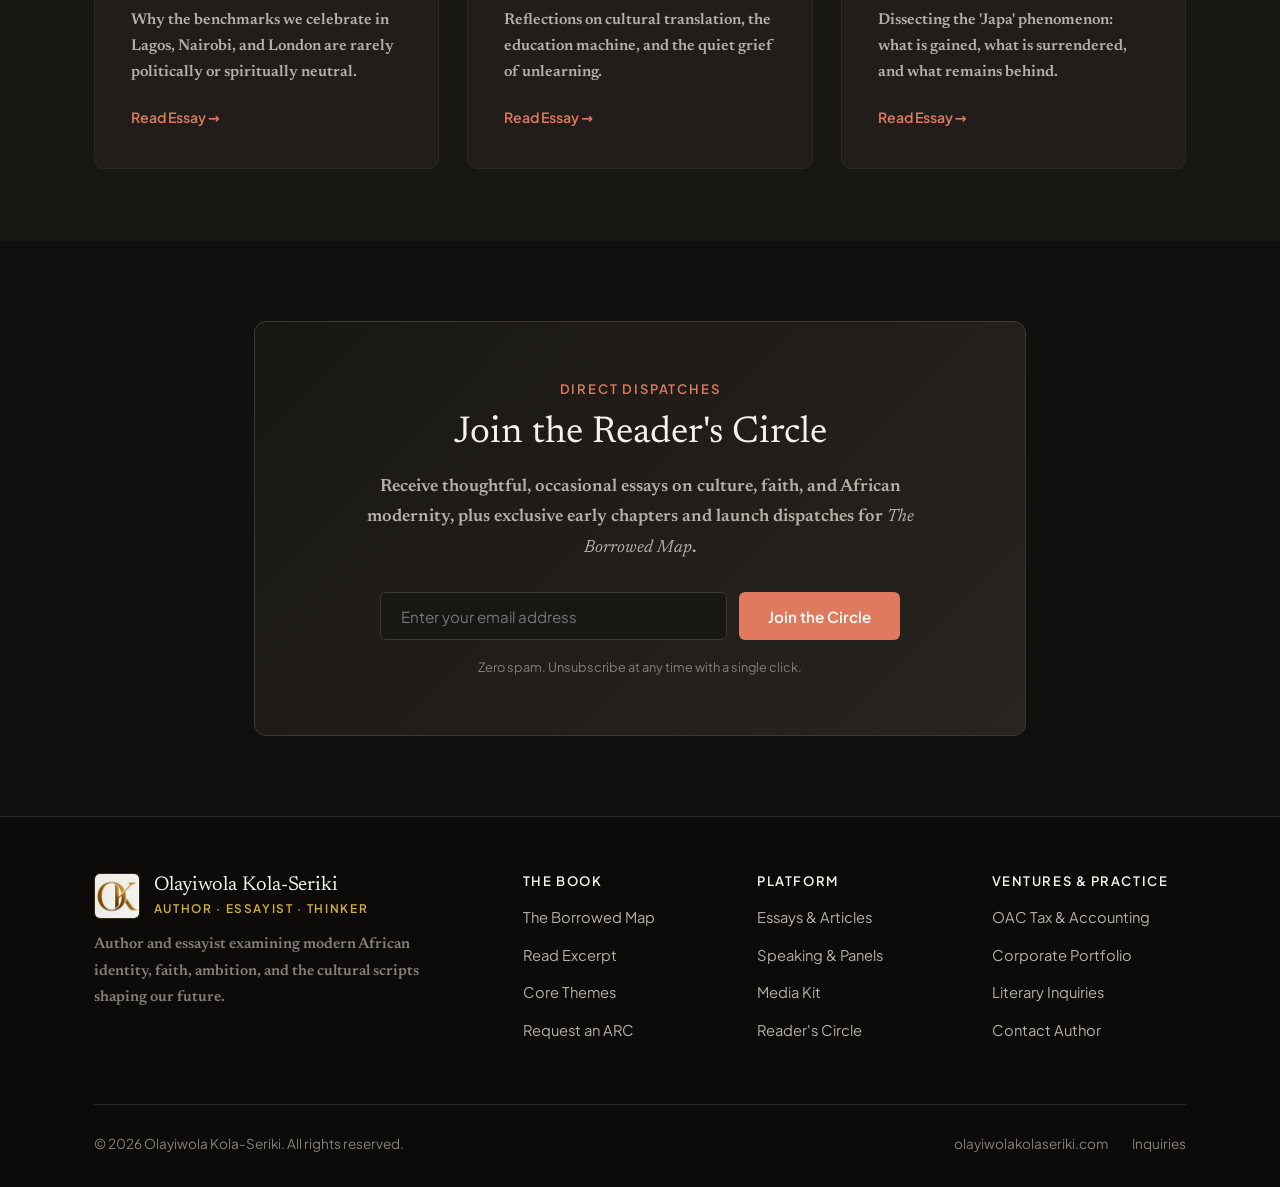
==== commit 043106cc: "feat(theme): implement dark mode default with bright mode toggle and local storage persistence" ====
--- a/index.html
+++ b/index.html
@@ -48,13 +48,25 @@
   <meta name="twitter:image" content="https://olayiwolakolaseriki.com/assets/images/the-borrowed-map-cover-3d-1200.jpg">
   <meta name="twitter:image:alt" content="Front cover of The Borrowed Map by Olayiwola Kola-Seriki">
   
+  <!-- Theme Init (Anti-Flicker: default dark mode) -->
+  <script>
+    (function() {
+      try {
+        var stored = localStorage.getItem('theme');
+        var theme = stored ? stored : 'dark';
+        document.documentElement.setAttribute('data-theme', theme);
+      } catch (e) {}
+    })();
+  </script>
+  <meta name="theme-color" content="#12100E">
+
   <!-- Critical Performance Preloads (Immediate LCP Acceleration) -->
   <link rel="preload" as="font" type="font/woff2" href="/assets/fonts/newsreader-400.woff2" crossorigin>
   <link rel="preload" as="font" type="font/woff2" href="/assets/fonts/newsreader-600.woff2" crossorigin>
   <link rel="preload" as="font" type="font/woff2" href="/assets/fonts/plus-jakarta-sans-400.woff2" crossorigin>
   <link rel="preload" as="image" href="/assets/images/author-portrait-square.webp" type="image/webp" fetchpriority="high">
   
-  <link rel="stylesheet" href="/assets/css/styles.css">
+  <link rel="stylesheet" href="/assets/css/styles.css?v=2">
   
   <!-- Schema.org JSON-LD: Knowledge Graph Entity -->
   <script type="application/ld+json">
@@ -259,6 +271,23 @@
       </nav>
 
       <div style="display: flex; gap: 0.75rem; align-items: center;">
+        <button class="theme-toggle" id="themeToggle" aria-label="Switch between dark and bright mode" title="Toggle dark/bright mode">
+          <svg class="sun-icon" width="18" height="18" viewBox="0 0 24 24" fill="none" stroke="currentColor" stroke-width="2" stroke-linecap="round" stroke-linejoin="round" aria-hidden="true">
+            <circle cx="12" cy="12" r="5"></circle>
+            <line x1="12" y1="1" x2="12" y2="3"></line>
+            <line x1="12" y1="21" x2="12" y2="23"></line>
+            <line x1="4.22" y1="4.22" x2="5.64" y2="5.64"></line>
+            <line x1="18.36" y1="18.36" x2="19.78" y2="19.78"></line>
+            <line x1="1" y1="12" x2="3" y2="12"></line>
+            <line x1="21" y1="12" x2="23" y2="12"></line>
+            <line x1="4.22" y1="19.78" x2="5.64" y2="18.36"></line>
+            <line x1="18.36" y1="5.64" x2="19.78" y2="4.22"></line>
+          </svg>
+          <svg class="moon-icon" width="18" height="18" viewBox="0 0 24 24" fill="none" stroke="currentColor" stroke-width="2" stroke-linecap="round" stroke-linejoin="round" aria-hidden="true">
+            <path d="M21 12.79A9 9 0 1 1 11.21 3 7 7 0 0 0 21 12.79z"></path>
+          </svg>
+          <span class="theme-toggle-label">Theme</span>
+        </button>
         <button class="btn-header" data-open-excerpt>Read Excerpt</button>
         <button class="mobile-toggle" id="mobileToggle" aria-label="Toggle navigation" aria-expanded="false">
           <svg fill="none" viewBox="0 0 24 24" stroke="currentColor">
@@ -656,7 +685,7 @@
     </div>
   </footer>
 
-  <script defer src="/assets/js/main.js"></script>
+  <script defer src="/assets/js/main.js?v=2"></script>
   <!-- Cloudflare Web Analytics -->
   <script defer src="https://static.cloudflareinsights.com/beacon.min.js" data-cf-beacon='{"token": "93169b39a39d4640a1ff8a6bffdba1cd"}'></script>
   <!-- End Cloudflare Web Analytics -->
--- a/assets/css/styles.css
+++ b/assets/css/styles.css
@@ -68,6 +68,39 @@
 }
 
 :root {
+  /* Default Theme: Warm Obsidian / Espresso Charcoal */
+  --bg-canvas: #12100E;
+  --bg-surface: #191714;
+  --bg-card: #201D1A;
+  --bg-elevated: #282420;
+
+  --text-primary: #F5F2EB;
+  --text-secondary: #B5AFA8;
+  --text-muted: #857E77;
+
+  --accent-terracotta: #E07A5F;
+  --accent-terracotta-hover: #F28E75;
+  --accent-terracotta-light: rgba(224, 122, 95, 0.16);
+
+  --accent-forest: #5E9484;
+  --accent-forest-light: rgba(94, 148, 132, 0.18);
+
+  --border-subtle: #2D2824;
+  --border-medium: #3E3832;
+
+  --header-bg: rgba(18, 16, 14, 0.94);
+  --card-shadow: 0 12px 28px -8px rgba(0, 0, 0, 0.55);
+  --input-bg: #191714;
+  --brand-tagline-color: #D4AF37;
+  --footer-bg: #0D0B0A;
+  --modal-bg: #181513;
+
+  --font-serif: 'Newsreader', 'Playfair Display', Georgia, Cambria, 'Times New Roman', serif;
+  --font-sans: 'Plus Jakarta Sans', system-ui, -apple-system, BlinkMacSystemFont, 'Segoe UI', Roboto, sans-serif;
+}
+
+[data-theme="light"] {
+  /* Bright Mode: Warm Editorial Parchment */
   --bg-canvas: #FAF8F5;
   --bg-surface: #F3EFEA;
   --bg-card: #FFFFFF;
@@ -87,8 +120,41 @@
   --border-subtle: #E7E1D8;
   --border-medium: #D5CCC0;
 
-  --font-serif: 'Newsreader', 'Playfair Display', Georgia, Cambria, 'Times New Roman', serif;
-  --font-sans: 'Plus Jakarta Sans', system-ui, -apple-system, BlinkMacSystemFont, 'Segoe UI', Roboto, sans-serif;
+  --header-bg: rgba(250, 248, 245, 0.94);
+  --card-shadow: 0 12px 28px -8px rgba(28, 25, 23, 0.06);
+  --input-bg: #FFFFFF;
+  --brand-tagline-color: #9B7028;
+  --footer-bg: var(--bg-surface);
+  --modal-bg: #FAF8F5;
+}
+
+[data-theme="dark"] {
+  /* Explicit Dark Mode */
+  --bg-canvas: #12100E;
+  --bg-surface: #191714;
+  --bg-card: #201D1A;
+  --bg-elevated: #282420;
+
+  --text-primary: #F5F2EB;
+  --text-secondary: #B5AFA8;
+  --text-muted: #857E77;
+
+  --accent-terracotta: #E07A5F;
+  --accent-terracotta-hover: #F28E75;
+  --accent-terracotta-light: rgba(224, 122, 95, 0.16);
+
+  --accent-forest: #5E9484;
+  --accent-forest-light: rgba(94, 148, 132, 0.18);
+
+  --border-subtle: #2D2824;
+  --border-medium: #3E3832;
+
+  --header-bg: rgba(18, 16, 14, 0.94);
+  --card-shadow: 0 12px 28px -8px rgba(0, 0, 0, 0.55);
+  --input-bg: #191714;
+  --brand-tagline-color: #D4AF37;
+  --footer-bg: #0D0B0A;
+  --modal-bg: #181513;
 }
 
 /* Reset & Base */
@@ -113,6 +179,9 @@
   min-height: 100vh;
   display: flex;
   flex-direction: column;
+  background-color: var(--bg-canvas);
+  color: var(--text-primary);
+  transition: background-color 0.25s ease, color 0.25s ease;
 }
 
 a {
@@ -182,10 +251,11 @@
   position: sticky;
   top: 0;
   z-index: 50;
-  background-color: rgba(250, 248, 245, 0.94);
+  background-color: var(--header-bg);
   backdrop-filter: blur(10px);
   border-bottom: 1px solid var(--border-subtle);
   padding: 1.25rem 0;
+  transition: background-color 0.25s ease, border-color 0.25s ease;
 }
 
 .nav-wrapper {
@@ -238,7 +308,8 @@
   font-weight: 600;
   letter-spacing: 0.14em;
   text-transform: uppercase;
-  color: #9B7028;
+  color: var(--brand-tagline-color);
+  transition: color 0.25s ease;
 }
 
 .footer-monogram {
@@ -298,6 +369,80 @@
   color: #fff;
 }
 
+/* Theme Toggle (Dark / Bright Mode) */
+.theme-toggle {
+  display: inline-flex;
+  align-items: center;
+  justify-content: center;
+  gap: 0.45rem;
+  background-color: var(--bg-surface);
+  color: var(--text-secondary);
+  border: 1px solid var(--border-medium);
+  border-radius: 9999px;
+  padding: 0.42rem 0.8rem;
+  font-family: var(--font-sans);
+  font-size: 0.82rem;
+  font-weight: 600;
+  cursor: pointer;
+  transition: all 0.2s ease;
+  line-height: 1;
+}
+
+.theme-toggle:hover {
+  color: var(--text-primary);
+  border-color: var(--accent-terracotta);
+  background-color: var(--bg-card);
+  transform: translateY(-1px);
+}
+
+.theme-toggle svg {
+  flex-shrink: 0;
+  transition: transform 0.3s cubic-bezier(0.16, 1, 0.3, 1);
+}
+
+.theme-toggle:hover svg {
+  transform: rotate(18deg);
+}
+
+/* In Dark Mode (Default): Show Sun icon to switch to Bright mode */
+[data-theme="dark"] .moon-icon {
+  display: none !important;
+}
+[data-theme="dark"] .sun-icon {
+  display: inline-block !important;
+  color: #F59E0B;
+}
+
+/* In Light Mode: Show Moon icon to switch to Dark mode */
+[data-theme="light"] .sun-icon {
+  display: none !important;
+}
+[data-theme="light"] .moon-icon {
+  display: inline-block !important;
+  color: var(--accent-terracotta);
+}
+
+/* Fallback for when data-theme is not yet initialized (defaults to dark) */
+:root:not([data-theme="light"]) .moon-icon {
+  display: none !important;
+}
+:root:not([data-theme="light"]) .sun-icon {
+  display: inline-block !important;
+  color: #F59E0B;
+}
+
+@media (max-width: 640px) {
+  .theme-toggle-label {
+    display: none;
+  }
+  .theme-toggle {
+    padding: 0.45rem;
+    border-radius: 50%;
+    width: 36px;
+    height: 36px;
+  }
+}
+
 /* Mobile Nav Toggle */
 .mobile-toggle {
   display: none;
@@ -318,9 +463,10 @@
   display: none;
   flex-direction: column;
   padding: 1.5rem;
-  background-color: var(--bg-card);
+  background-color: var(--bg-surface);
   border-bottom: 1px solid var(--border-subtle);
   gap: 1.25rem;
+  transition: background-color 0.25s ease;
 }
 
 .mobile-nav.open {
@@ -382,12 +528,12 @@
   border: 1px solid var(--border-subtle);
   border-radius: 10px;
   padding: 2.25rem;
-  transition: transform 0.25s ease, box-shadow 0.25s ease;
+  transition: transform 0.25s ease, box-shadow 0.25s ease, background-color 0.25s ease, border-color 0.25s ease;
 }
 
 .editorial-card:hover {
   transform: translateY(-2px);
-  box-shadow: 0 12px 28px -8px rgba(28, 25, 23, 0.06);
+  box-shadow: var(--card-shadow);
 }
 
 /* Book Cover Display */
@@ -426,11 +572,12 @@
 
 /* Newsletter Section */
 .newsletter-box {
-  background: linear-gradient(135deg, var(--bg-surface) 0%, #EFE8DF 100%);
+  background: linear-gradient(135deg, var(--bg-surface) 0%, var(--bg-elevated) 100%);
   border: 1px solid var(--border-medium);
   border-radius: 12px;
   padding: 3.5rem 2.5rem;
   text-align: center;
+  transition: background 0.25s ease, border-color 0.25s ease;
 }
 
 .newsletter-form {
@@ -447,9 +594,10 @@
   border: 1px solid var(--border-medium);
   font-family: var(--font-sans);
   font-size: 0.95rem;
-  background-color: #fff;
+  background-color: var(--input-bg);
   color: var(--text-primary);
   outline: none;
+  transition: background-color 0.25s ease, border-color 0.25s ease, color 0.25s ease;
 }
 
 .newsletter-input:focus {
@@ -463,8 +611,8 @@
   position: fixed;
   inset: 0;
   z-index: 100;
-  background-color: rgba(28, 25, 23, 0.7);
-  backdrop-filter: blur(6px);
+  background-color: rgba(18, 16, 14, 0.8);
+  backdrop-filter: blur(8px);
   padding: 1.5rem;
   overflow-y: auto;
   align-items: center;
@@ -476,16 +624,18 @@
 }
 
 .modal-content {
-  background-color: #FAF8F5;
+  background-color: var(--modal-bg);
   max-width: 780px;
   width: 100%;
   border-radius: 12px;
   border: 1px solid var(--border-medium);
   padding: 3rem 2.5rem;
   position: relative;
-  box-shadow: 0 25px 50px -12px rgba(0, 0, 0, 0.35);
+  box-shadow: 0 25px 50px -12px rgba(0, 0, 0, 0.55);
   max-height: 90vh;
   overflow-y: auto;
+  color: var(--text-primary);
+  transition: background-color 0.25s ease, border-color 0.25s ease;
 }
 
 .modal-close {
@@ -519,7 +669,7 @@
   margin-bottom: 1.4rem;
   font-size: 1.15rem;
   line-height: 1.8;
-  color: #2D2723;
+  color: var(--text-primary);
 }
 
 .excerpt-body p:first-of-type::first-letter {
@@ -536,8 +686,9 @@
 .site-footer {
   margin-top: auto;
   border-top: 1px solid var(--border-subtle);
-  background-color: var(--bg-surface);
+  background-color: var(--footer-bg);
   padding: 3.5rem 0 2rem;
+  transition: background-color 0.25s ease, border-color 0.25s ease;
 }
 
 .footer-grid {
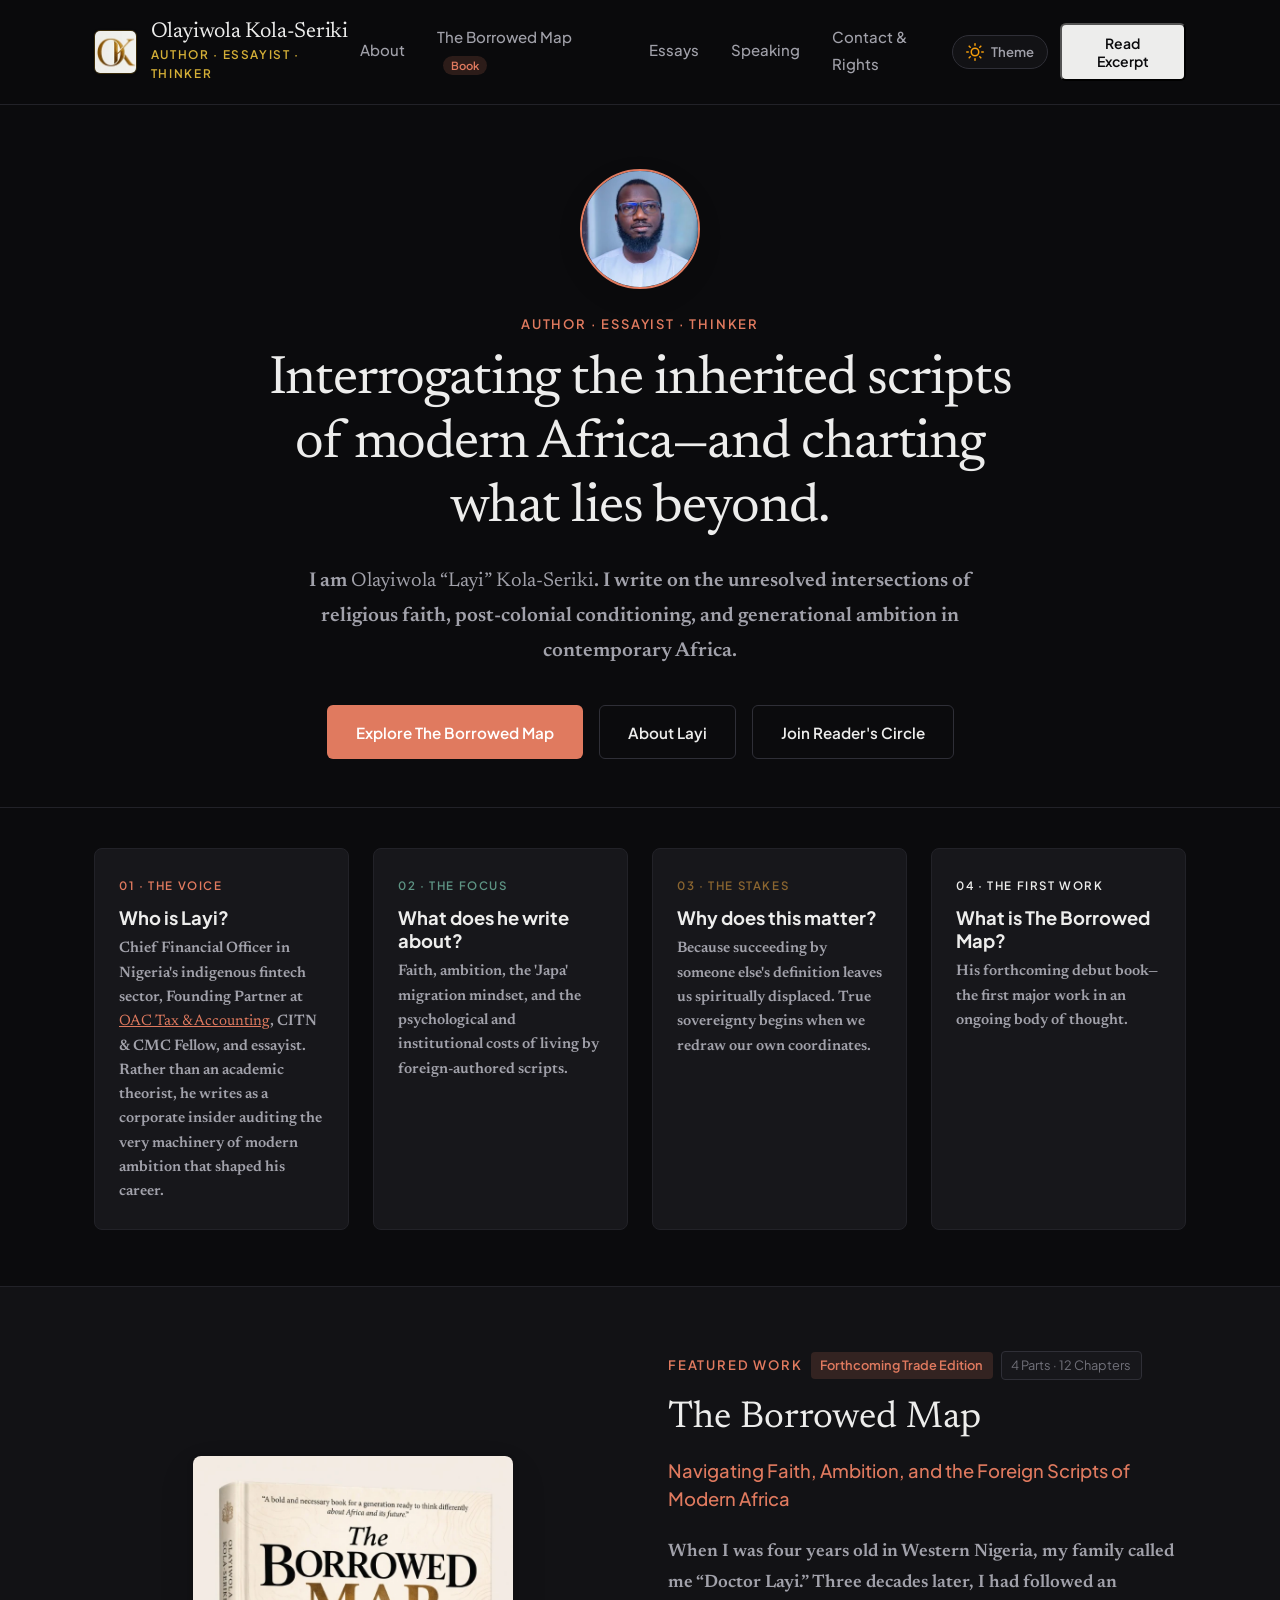
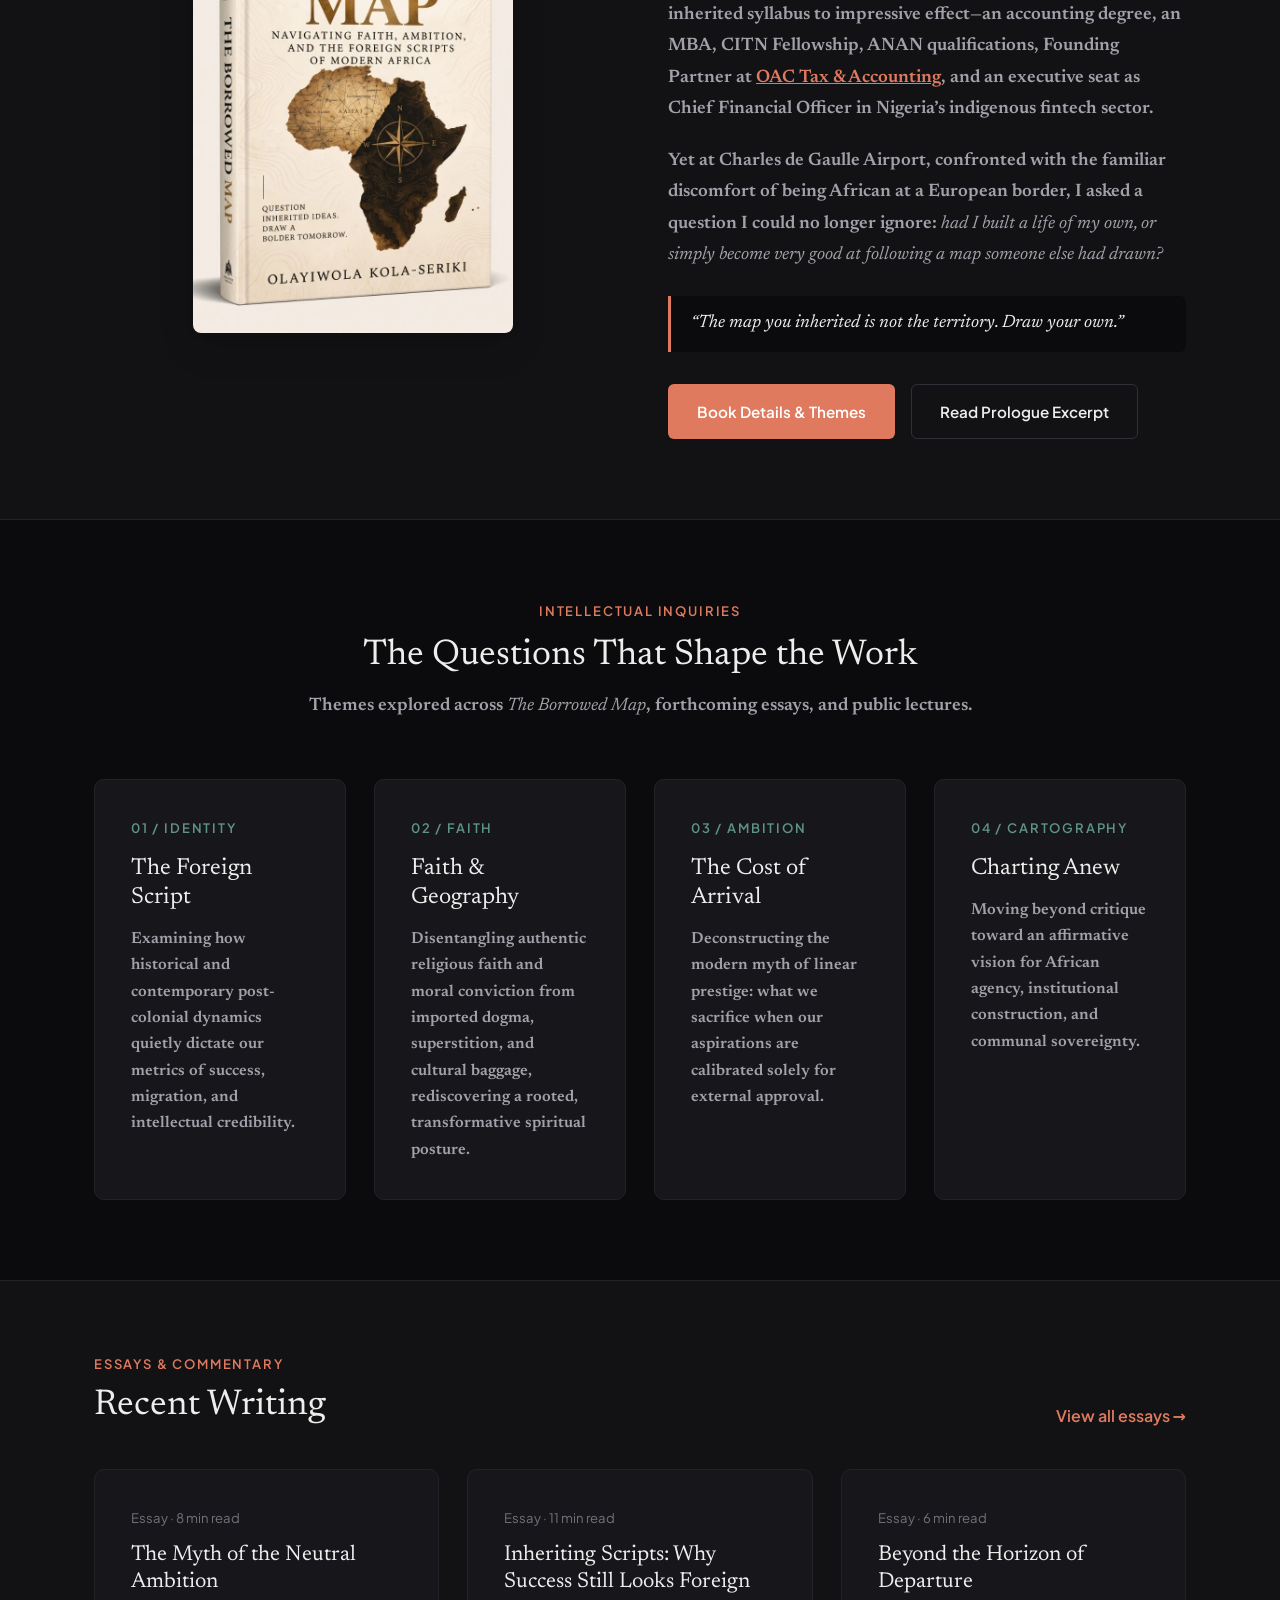
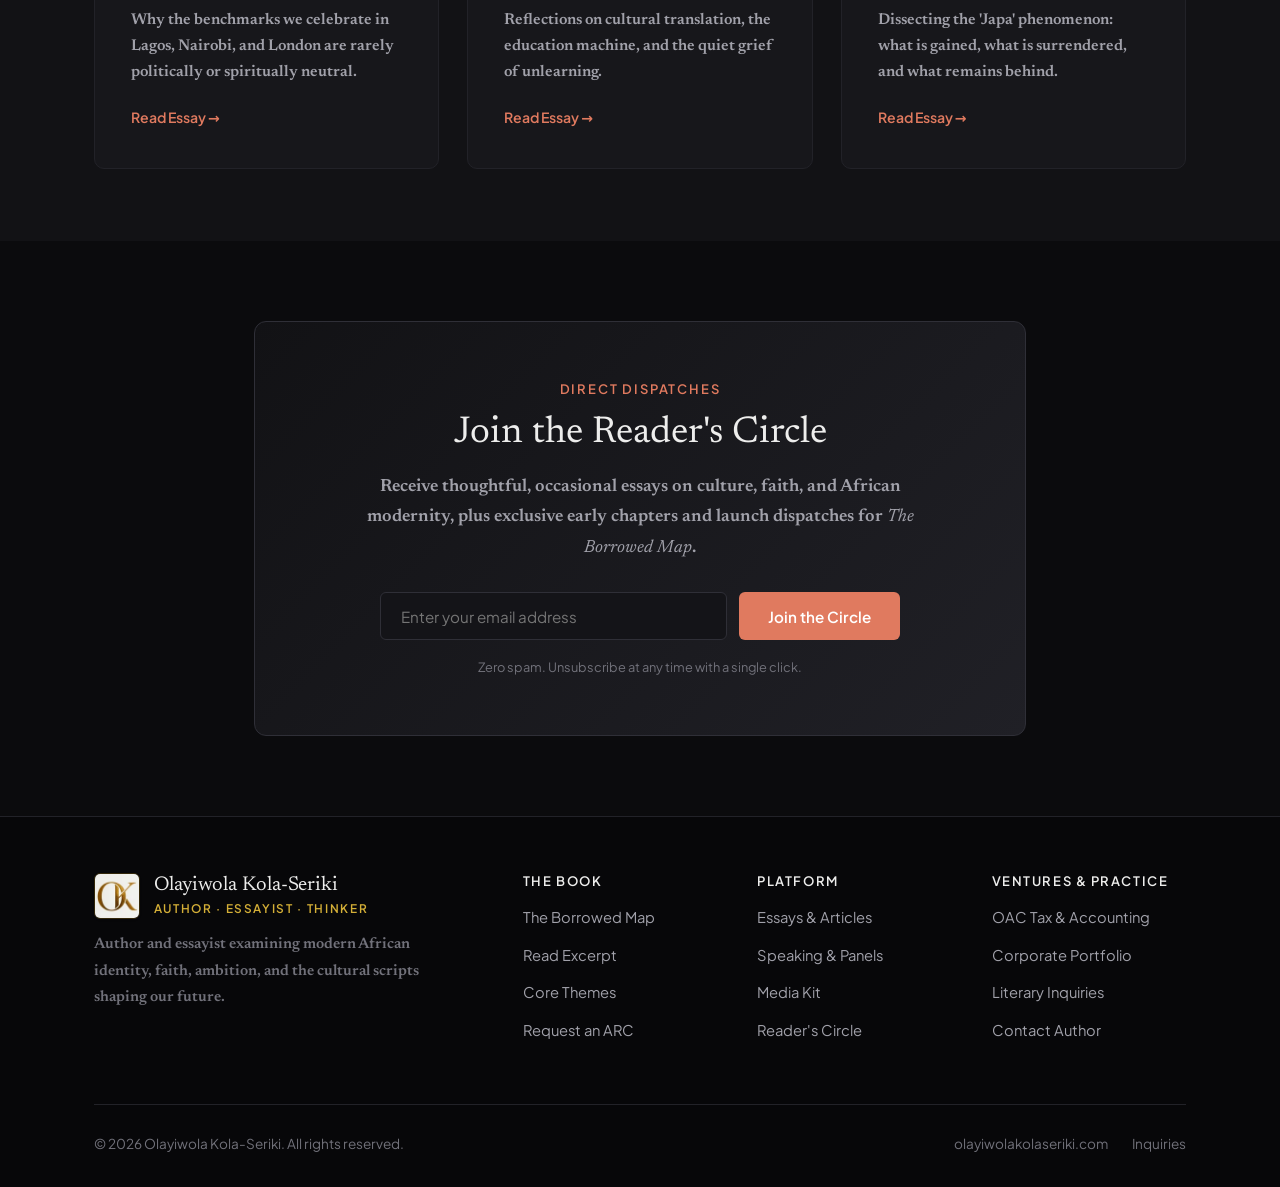
==== commit c148f10c: "style(dark-mode): refine dark theme from coffee brown to deep obsidian onyx" ====
--- a/index.html
+++ b/index.html
@@ -58,7 +58,7 @@
       } catch (e) {}
     })();
   </script>
-  <meta name="theme-color" content="#12100E">
+  <meta name="theme-color" content="#0B0B0D">
 
   <!-- Critical Performance Preloads (Immediate LCP Acceleration) -->
   <link rel="preload" as="font" type="font/woff2" href="/assets/fonts/newsreader-400.woff2" crossorigin>
@@ -66,7 +66,7 @@
   <link rel="preload" as="font" type="font/woff2" href="/assets/fonts/plus-jakarta-sans-400.woff2" crossorigin>
   <link rel="preload" as="image" href="/assets/images/author-portrait-square.webp" type="image/webp" fetchpriority="high">
   
-  <link rel="stylesheet" href="/assets/css/styles.css?v=2">
+  <link rel="stylesheet" href="/assets/css/styles.css?v=3">
   
   <!-- Schema.org JSON-LD: Knowledge Graph Entity -->
   <script type="application/ld+json">
@@ -685,7 +685,7 @@
     </div>
   </footer>
 
-  <script defer src="/assets/js/main.js?v=2"></script>
+  <script defer src="/assets/js/main.js?v=3"></script>
   <!-- Cloudflare Web Analytics -->
   <script defer src="https://static.cloudflareinsights.com/beacon.min.js" data-cf-beacon='{"token": "93169b39a39d4640a1ff8a6bffdba1cd"}'></script>
   <!-- End Cloudflare Web Analytics -->
--- a/assets/css/styles.css
+++ b/assets/css/styles.css
@@ -68,15 +68,15 @@
 }
 
 :root {
-  /* Default Theme: Warm Obsidian / Espresso Charcoal */
-  --bg-canvas: #12100E;
-  --bg-surface: #191714;
-  --bg-card: #201D1A;
-  --bg-elevated: #282420;
-
-  --text-primary: #F5F2EB;
-  --text-secondary: #B5AFA8;
-  --text-muted: #857E77;
+  /* Default Theme: Deep Obsidian Onyx */
+  --bg-canvas: #0B0B0D;
+  --bg-surface: #121215;
+  --bg-card: #17171B;
+  --bg-elevated: #202026;
+
+  --text-primary: #EDEDEC;
+  --text-secondary: #A1A1AA;
+  --text-muted: #71717A;
 
   --accent-terracotta: #E07A5F;
   --accent-terracotta-hover: #F28E75;
@@ -85,15 +85,15 @@
   --accent-forest: #5E9484;
   --accent-forest-light: rgba(94, 148, 132, 0.18);
 
-  --border-subtle: #2D2824;
-  --border-medium: #3E3832;
-
-  --header-bg: rgba(18, 16, 14, 0.94);
-  --card-shadow: 0 12px 28px -8px rgba(0, 0, 0, 0.55);
-  --input-bg: #191714;
+  --border-subtle: #222228;
+  --border-medium: #2F2F37;
+
+  --header-bg: rgba(11, 11, 13, 0.94);
+  --card-shadow: 0 12px 28px -8px rgba(0, 0, 0, 0.65);
+  --input-bg: #141418;
   --brand-tagline-color: #D4AF37;
-  --footer-bg: #0D0B0A;
-  --modal-bg: #181513;
+  --footer-bg: #070709;
+  --modal-bg: #141418;
 
   --font-serif: 'Newsreader', 'Playfair Display', Georgia, Cambria, 'Times New Roman', serif;
   --font-sans: 'Plus Jakarta Sans', system-ui, -apple-system, BlinkMacSystemFont, 'Segoe UI', Roboto, sans-serif;
@@ -129,15 +129,15 @@
 }
 
 [data-theme="dark"] {
-  /* Explicit Dark Mode */
-  --bg-canvas: #12100E;
-  --bg-surface: #191714;
-  --bg-card: #201D1A;
-  --bg-elevated: #282420;
-
-  --text-primary: #F5F2EB;
-  --text-secondary: #B5AFA8;
-  --text-muted: #857E77;
+  /* Explicit Dark Mode: Deep Obsidian Onyx */
+  --bg-canvas: #0B0B0D;
+  --bg-surface: #121215;
+  --bg-card: #17171B;
+  --bg-elevated: #202026;
+
+  --text-primary: #EDEDEC;
+  --text-secondary: #A1A1AA;
+  --text-muted: #71717A;
 
   --accent-terracotta: #E07A5F;
   --accent-terracotta-hover: #F28E75;
@@ -146,15 +146,15 @@
   --accent-forest: #5E9484;
   --accent-forest-light: rgba(94, 148, 132, 0.18);
 
-  --border-subtle: #2D2824;
-  --border-medium: #3E3832;
-
-  --header-bg: rgba(18, 16, 14, 0.94);
-  --card-shadow: 0 12px 28px -8px rgba(0, 0, 0, 0.55);
-  --input-bg: #191714;
+  --border-subtle: #222228;
+  --border-medium: #2F2F37;
+
+  --header-bg: rgba(11, 11, 13, 0.94);
+  --card-shadow: 0 12px 28px -8px rgba(0, 0, 0, 0.65);
+  --input-bg: #141418;
   --brand-tagline-color: #D4AF37;
-  --footer-bg: #0D0B0A;
-  --modal-bg: #181513;
+  --footer-bg: #070709;
+  --modal-bg: #141418;
 }
 
 /* Reset & Base */
@@ -611,7 +611,7 @@
   position: fixed;
   inset: 0;
   z-index: 100;
-  background-color: rgba(18, 16, 14, 0.8);
+  background-color: rgba(7, 7, 9, 0.82);
   backdrop-filter: blur(8px);
   padding: 1.5rem;
   overflow-y: auto;
